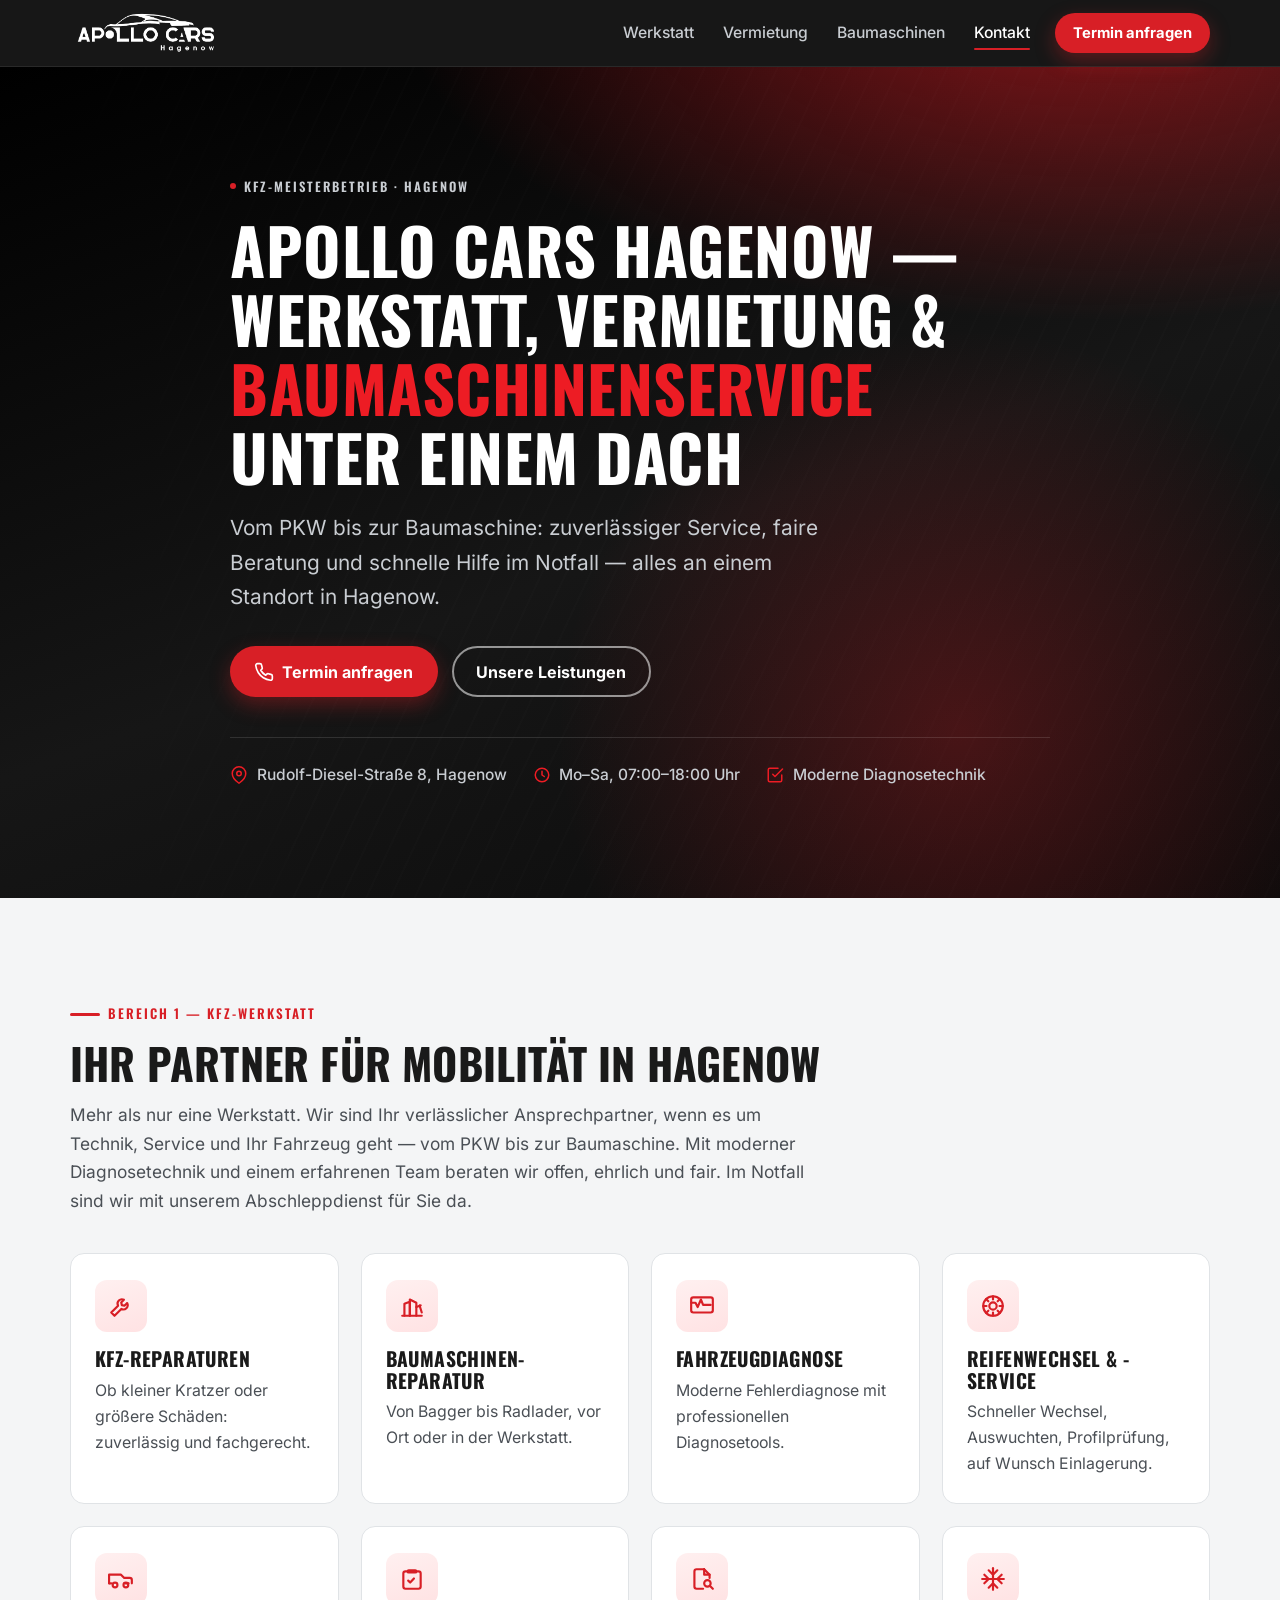
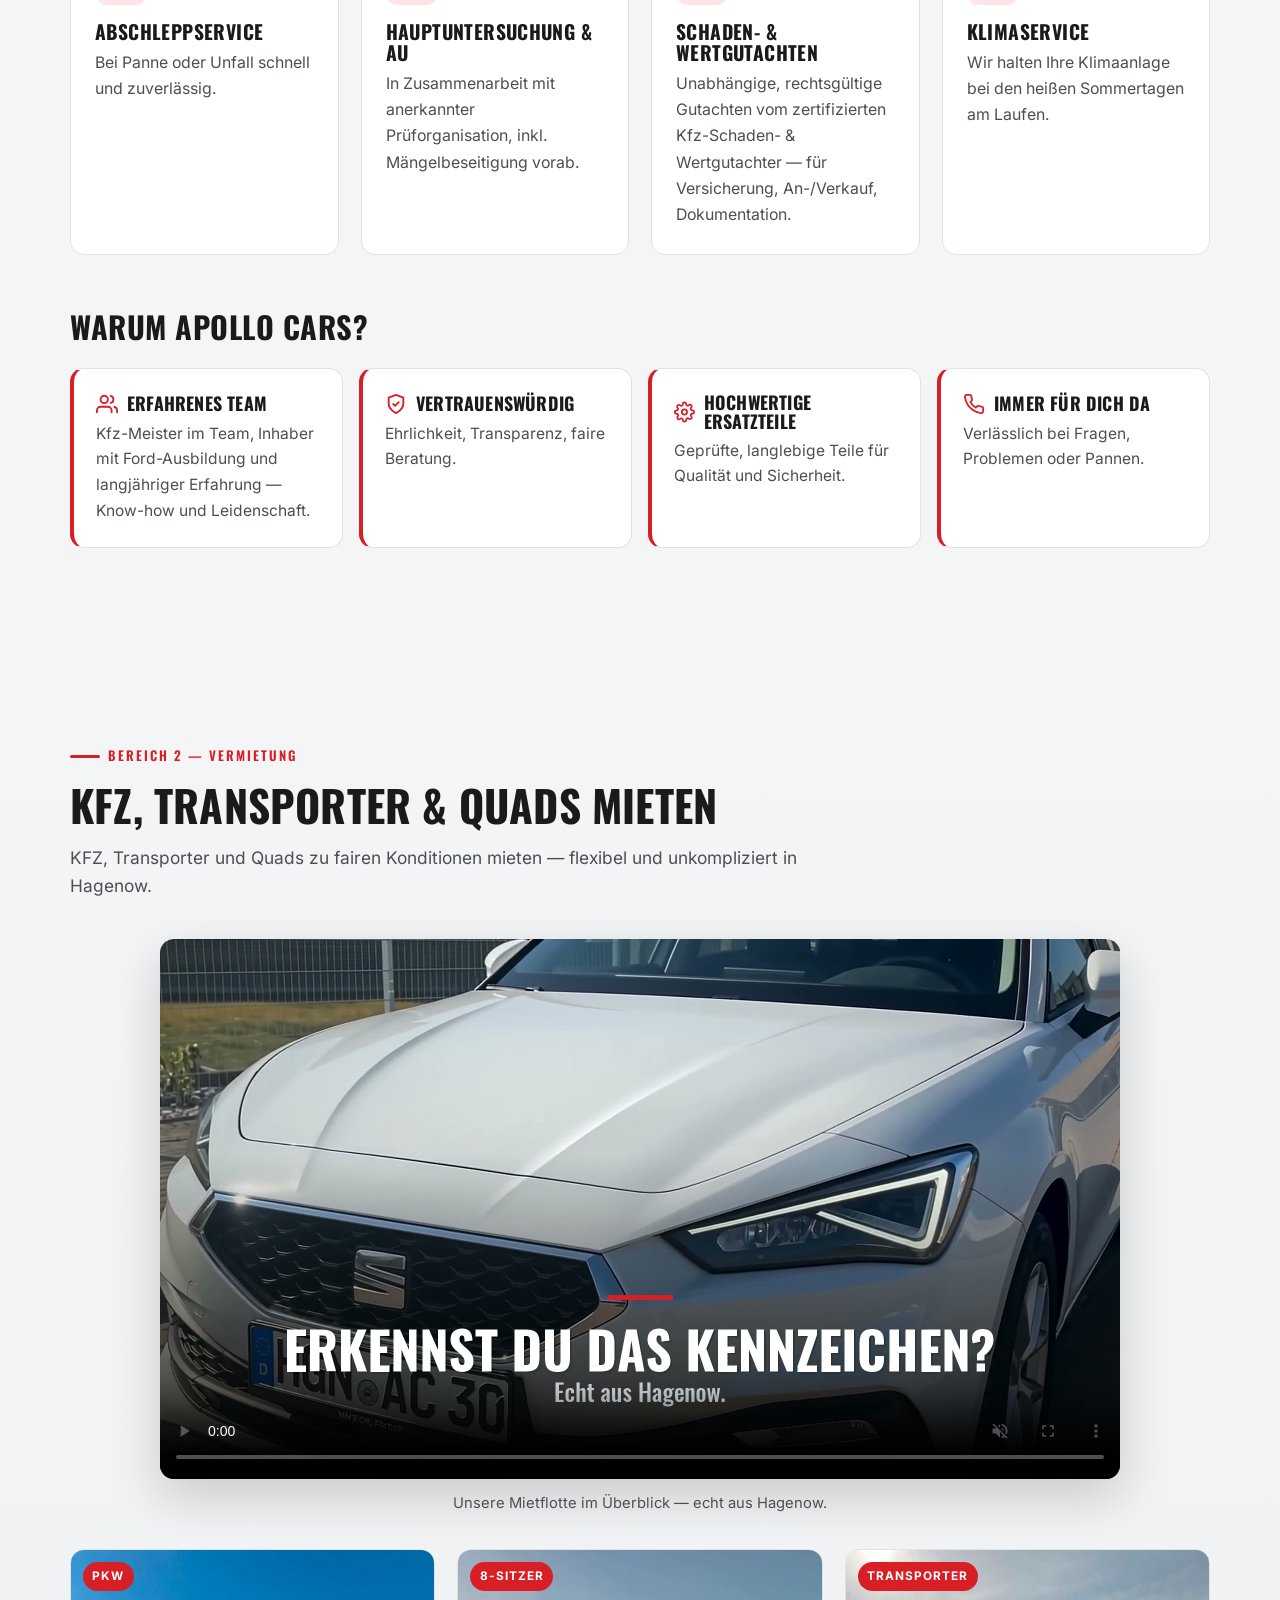
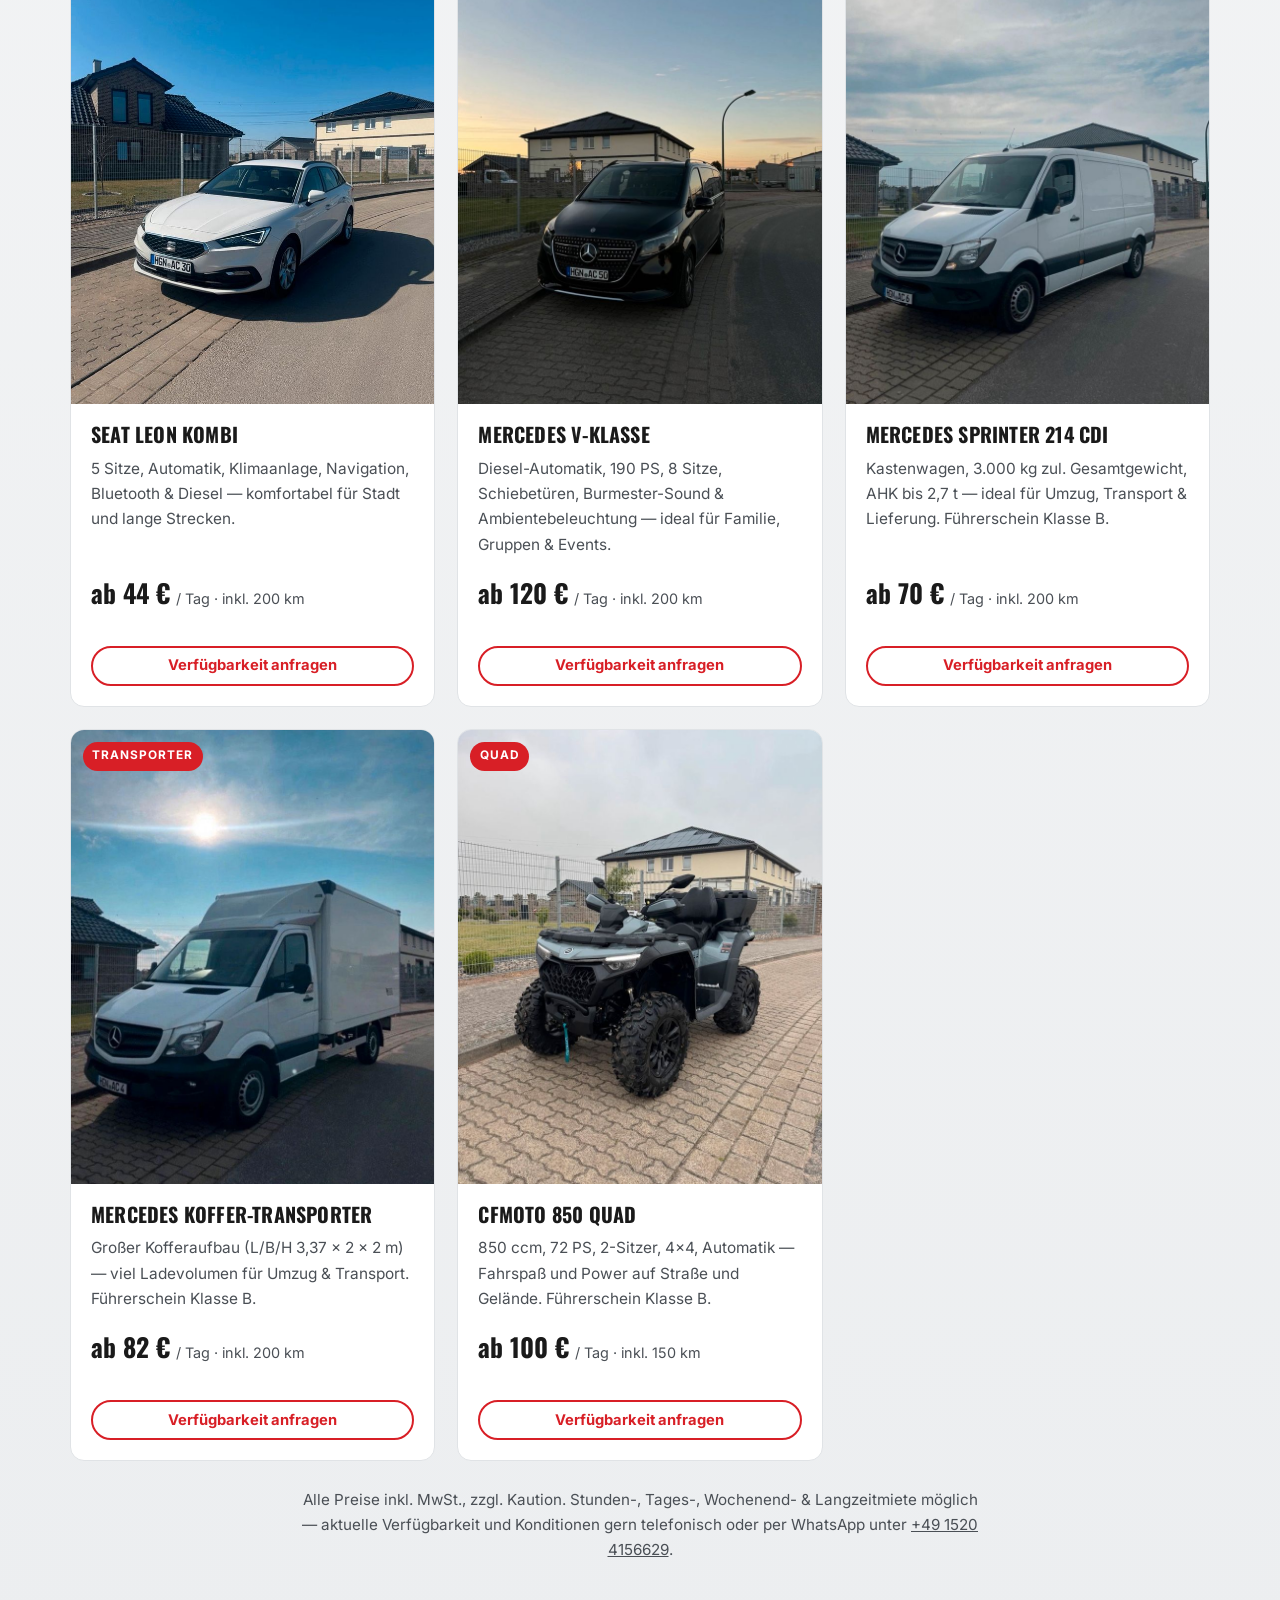
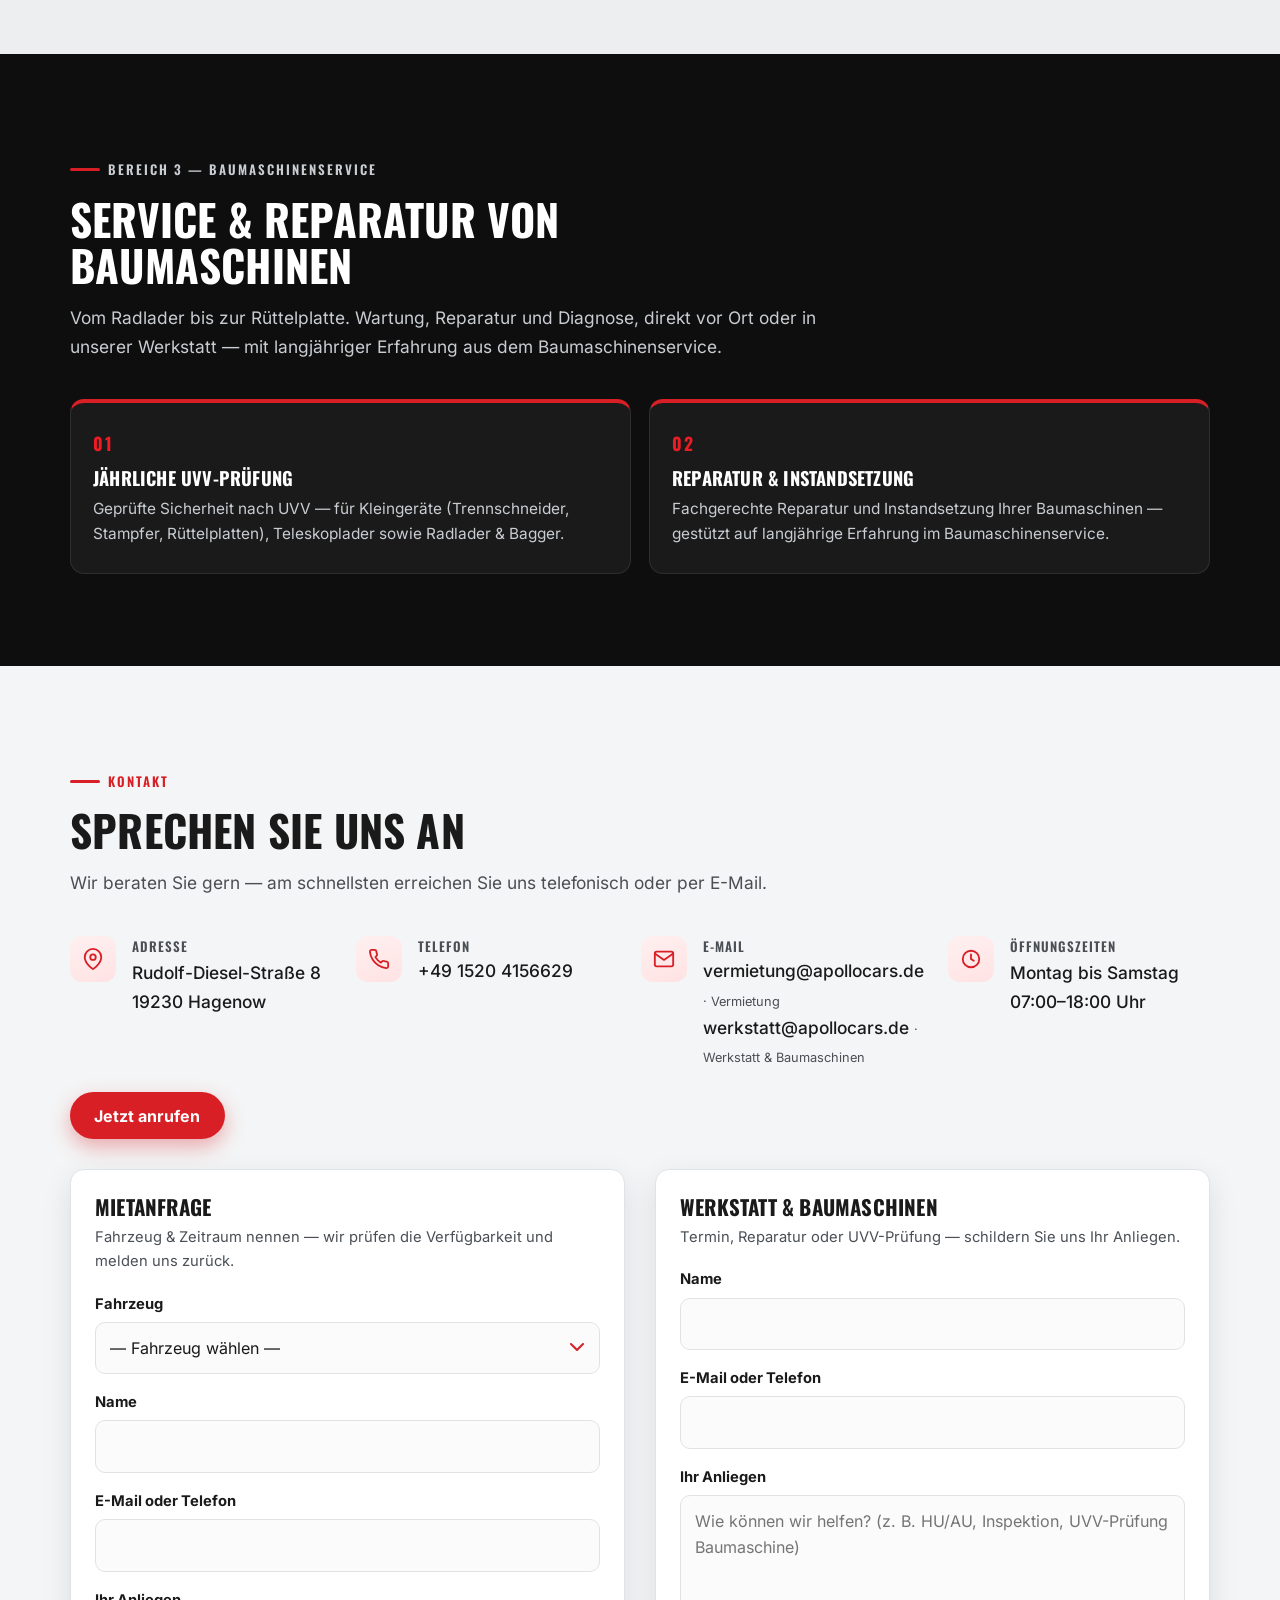
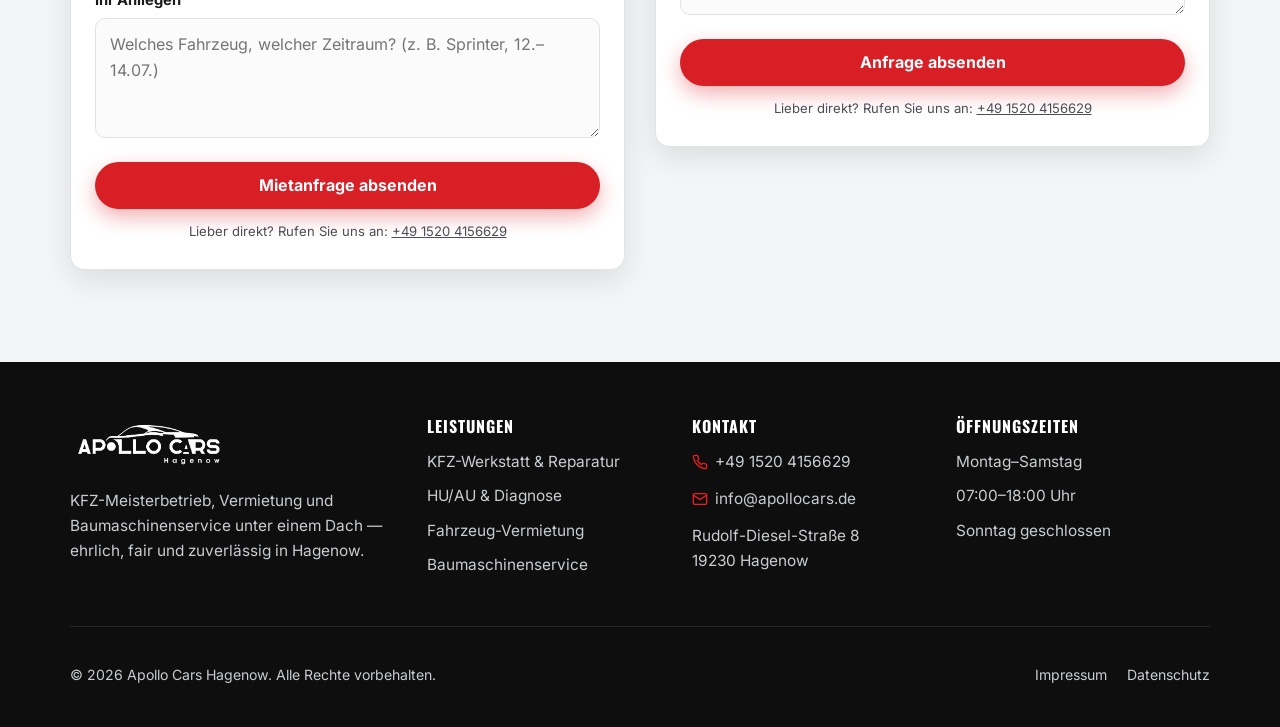
==== Website/index.html @ 968f5b2f "Move public site into Website/ and remove legal placeholders Keeps the customer folder clear (site v" ====
<!DOCTYPE html>
<html lang="de">
<head>
  <meta charset="UTF-8">
  <meta name="viewport" content="width=device-width, initial-scale=1">
  <title>Apollo Cars Hagenow — KFZ-Werkstatt, Vermietung & Baumaschinenservice</title>
  <meta name="description" content="Apollo Cars Hagenow: KFZ-Meisterbetrieb, Fahrzeug-, Transporter- & Quad-Vermietung sowie Baumaschinenservice unter einem Dach. Reparatur, HU/AU, Diagnose, Reifenservice, Abschleppdienst in Hagenow.">
  <meta name="theme-color" content="#0E0E0E">
  <link rel="canonical" href="https://www.apollocars.de/">

  <!-- Open Graph / Social -->
  <meta property="og:type" content="website">
  <meta property="og:locale" content="de_DE">
  <meta property="og:site_name" content="Apollo Cars Hagenow">
  <meta property="og:title" content="Apollo Cars Hagenow — Werkstatt, Vermietung & Baumaschinenservice">
  <meta property="og:description" content="KFZ-Meisterbetrieb, Vermietung und Baumaschinenservice unter einem Dach in Hagenow. Ehrlich, fair und zuverlässig.">
  <meta property="og:url" content="https://www.apollocars.de/">
  <meta property="og:image" content="https://www.apollocars.de/assets/img/logo-full.jpg">
  <meta name="twitter:card" content="summary_large_image">

  <!-- Favicons -->
  <link rel="icon" type="image/png" href="assets/img/favicon.png">
  <link rel="apple-touch-icon" href="assets/img/apple-touch-icon.png">

  <link rel="stylesheet" href="assets/css/style.css">

  <!-- Lokale SEO: LocalBusiness -->
  <script type="application/ld+json">
  {
    "@context": "https://schema.org",
    "@type": "AutoRepair",
    "name": "Apollo Cars Hagenow",
    "image": "https://www.apollocars.de/assets/img/logo-full.jpg",
    "url": "https://www.apollocars.de/",
    "telephone": "+4915204156629",
    "email": "info@apollocars.de",
    "address": {
      "@type": "PostalAddress",
      "streetAddress": "Rudolf-Diesel-Straße 8",
      "postalCode": "19230",
      "addressLocality": "Hagenow",
      "addressCountry": "DE"
    },
    "areaServed": "Hagenow und Umgebung",
    "openingHoursSpecification": [{
      "@type": "OpeningHoursSpecification",
      "dayOfWeek": ["Monday","Tuesday","Wednesday","Thursday","Friday","Saturday"],
      "opens": "07:00",
      "closes": "18:00"
    }],
    "makesOffer": [
      {"@type":"Offer","itemOffered":{"@type":"Service","name":"KFZ-Reparatur & Wartung"}},
      {"@type":"Offer","itemOffered":{"@type":"Service","name":"Hauptuntersuchung & Abgasuntersuchung"}},
      {"@type":"Offer","itemOffered":{"@type":"Service","name":"Fahrzeug-, Transporter- & Quad-Vermietung"}},
      {"@type":"Offer","itemOffered":{"@type":"Service","name":"Baumaschinenservice & -reparatur"}}
    ]
  }
  </script>
</head>
<body>

<a class="sr-only" href="#hauptinhalt">Zum Inhalt springen</a>

<!-- ====================== HEADER ====================== -->
<header class="site-header">
  <div class="container header-inner">
    <a class="brand" href="#top" aria-label="Apollo Cars Hagenow — Startseite">
      <img src="assets/img/logo-header.png" alt="Apollo Cars Hagenow" width="600" height="200">
    </a>

    <button class="nav-toggle" id="navToggle" aria-expanded="false" aria-controls="primaryNav" aria-label="Menü öffnen">
      <span></span><span></span><span></span>
    </button>

    <nav class="nav" id="primaryNav" aria-label="Hauptnavigation">
      <ul class="nav-list">
        <li><a class="nav-link" href="#werkstatt">Werkstatt</a></li>
        <li><a class="nav-link" href="#vermietung">Vermietung</a></li>
        <li><a class="nav-link" href="#baumaschinen">Baumaschinen</a></li>
        <li><a class="nav-link" href="#kontakt">Kontakt</a></li>
        <li><a class="btn btn--primary btn--sm nav-cta" href="tel:+4915204156629">Termin anfragen</a></li>
      </ul>
    </nav>
  </div>
</header>

<main id="hauptinhalt">

<!-- ====================== HERO ====================== -->
<section class="hero" id="top">
  <div class="container hero-inner">
    <p class="hero-kicker"><span class="dot"></span> KFZ-Meisterbetrieb · Hagenow</p>
    <h1>Apollo Cars Hagenow — Werkstatt, Vermietung &amp; <span class="accent">Baumaschinenservice</span> unter einem Dach</h1>
    <p class="hero-sub">Vom PKW bis zur Baumaschine: zuverlässiger Service, faire Beratung und schnelle Hilfe im Notfall — alles an einem Standort in Hagenow.</p>
    <div class="hero-actions">
      <a class="btn btn--primary" href="tel:+4915204156629">
        <svg width="20" height="20" viewBox="0 0 24 24" fill="none" stroke="currentColor" stroke-width="2" stroke-linecap="round" stroke-linejoin="round" aria-hidden="true"><path d="M22 16.92v3a2 2 0 0 1-2.18 2 19.79 19.79 0 0 1-8.63-3.07 19.5 19.5 0 0 1-6-6 19.79 19.79 0 0 1-3.07-8.67A2 2 0 0 1 4.11 2h3a2 2 0 0 1 2 1.72c.13.96.36 1.9.7 2.81a2 2 0 0 1-.45 2.11L8.09 9.91a16 16 0 0 0 6 6l1.27-1.27a2 2 0 0 1 2.11-.45c.91.34 1.85.57 2.81.7A2 2 0 0 1 22 16.92z"/></svg>
        Termin anfragen
      </a>
      <a class="btn btn--outline" href="#leistungen">Unsere Leistungen</a>
    </div>
    <ul class="hero-strip">
      <li><svg width="18" height="18" viewBox="0 0 24 24" fill="none" stroke="currentColor" stroke-width="2" stroke-linecap="round" stroke-linejoin="round" aria-hidden="true"><path d="M21 10c0 7-9 13-9 13s-9-6-9-13a9 9 0 0 1 18 0z"/><circle cx="12" cy="10" r="3"/></svg> Rudolf-Diesel-Straße 8, Hagenow</li>
      <li><svg width="18" height="18" viewBox="0 0 24 24" fill="none" stroke="currentColor" stroke-width="2" stroke-linecap="round" stroke-linejoin="round" aria-hidden="true"><circle cx="12" cy="12" r="9"/><path d="M12 7v5l3 2"/></svg> Mo–Sa, 07:00–18:00 Uhr</li>
      <li><svg width="18" height="18" viewBox="0 0 24 24" fill="none" stroke="currentColor" stroke-width="2" stroke-linecap="round" stroke-linejoin="round" aria-hidden="true"><path d="M9 11l3 3L22 4"/><path d="M21 12v7a2 2 0 0 1-2 2H5a2 2 0 0 1-2-2V5a2 2 0 0 1 2-2h11"/></svg> Moderne Diagnosetechnik</li>
    </ul>
  </div>
</section>

<!-- ====================== SEKTION 1: WERKSTATT ====================== -->
<section class="section section--light" id="werkstatt">
  <div class="container">
    <div class="section-head">
      <p class="kicker">Bereich 1 — KFZ-Werkstatt</p>
      <h2 class="section-title">Ihr Partner für Mobilität in Hagenow</h2>
      <p class="section-intro">Mehr als nur eine Werkstatt. Wir sind Ihr verlässlicher Ansprechpartner, wenn es um Technik, Service und Ihr Fahrzeug geht — vom PKW bis zur Baumaschine. Mit moderner Diagnosetechnik und einem erfahrenen Team beraten wir offen, ehrlich und fair. Im Notfall sind wir mit unserem Abschleppdienst für Sie da.</p>
    </div>

    <div id="leistungen" class="grid grid--services">

      <article class="card">
        <span class="card-icon"><svg viewBox="0 0 24 24" fill="none" stroke="currentColor" stroke-width="2" stroke-linecap="round" stroke-linejoin="round" aria-hidden="true"><path d="M14.7 6.3a4 4 0 0 0-5.4 5.4L3 18l3 3 6.3-6.3a4 4 0 0 0 5.4-5.4l-2.5 2.5-2.4-.6-.6-2.4 2.5-2.5z"/></svg></span>
        <h3 class="card-title">Kfz-Reparaturen</h3>
        <p class="card-text">Ob kleiner Kratzer oder größere Schäden: zuverlässig und fachgerecht.</p>
      </article>

      <article class="card">
        <span class="card-icon"><svg viewBox="0 0 24 24" fill="none" stroke="currentColor" stroke-width="2" stroke-linecap="round" stroke-linejoin="round" aria-hidden="true"><path d="M3 21h18"/><path d="M5 21V10l5-2v13"/><path d="M10 21V6l6 3v12"/><path d="M16 13l4-1.5"/><path d="M19 11.5 21 18"/></svg></span>
        <h3 class="card-title">Baumaschinen-Reparatur</h3>
        <p class="card-text">Von Bagger bis Radlader, vor Ort oder in der Werkstatt.</p>
      </article>

      <article class="card">
        <span class="card-icon"><svg viewBox="0 0 24 24" fill="none" stroke="currentColor" stroke-width="2" stroke-linecap="round" stroke-linejoin="round" aria-hidden="true"><rect x="2" y="4" width="20" height="14" rx="2"/><path d="M2 9h4l2 4 3-7 2 5h7"/></svg></span>
        <h3 class="card-title">Fahrzeugdiagnose</h3>
        <p class="card-text">Moderne Fehlerdiagnose mit professionellen Diagnosetools.</p>
      </article>

      <article class="card">
        <span class="card-icon"><svg viewBox="0 0 24 24" fill="none" stroke="currentColor" stroke-width="2" stroke-linecap="round" stroke-linejoin="round" aria-hidden="true"><circle cx="12" cy="12" r="9"/><circle cx="12" cy="12" r="3.4"/><path d="M12 3v3M12 18v3M3 12h3M18 12h3M5.6 5.6l2.1 2.1M16.3 16.3l2.1 2.1M18.4 5.6l-2.1 2.1M7.7 16.3l-2.1 2.1"/></svg></span>
        <h3 class="card-title">Reifenwechsel &amp; -service</h3>
        <p class="card-text">Schneller Wechsel, Auswuchten, Profilprüfung, auf Wunsch Einlagerung.</p>
      </article>

      <article class="card">
        <span class="card-icon"><svg viewBox="0 0 24 24" fill="none" stroke="currentColor" stroke-width="2" stroke-linecap="round" stroke-linejoin="round" aria-hidden="true"><path d="M1 16V8h11l3 3h5a2 2 0 0 1 2 2v3"/><path d="M1 16h2"/><path d="M16 16h3"/><circle cx="6.5" cy="17.5" r="2.2"/><circle cx="16.5" cy="17.5" r="2.2"/></svg></span>
        <h3 class="card-title">Abschleppservice</h3>
        <p class="card-text">Bei Panne oder Unfall schnell und zuverlässig.</p>
      </article>

      <article class="card">
        <span class="card-icon"><svg viewBox="0 0 24 24" fill="none" stroke="currentColor" stroke-width="2" stroke-linecap="round" stroke-linejoin="round" aria-hidden="true"><path d="M9 4h6a1 1 0 0 1 1 1v0a1 1 0 0 1-1 1H9a1 1 0 0 1-1-1v0a1 1 0 0 1 1-1z"/><path d="M16 5h2a2 2 0 0 1 2 2v12a2 2 0 0 1-2 2H6a2 2 0 0 1-2-2V7a2 2 0 0 1 2-2h2"/><path d="m8.5 13.5 1.8 1.8 3.5-3.8"/></svg></span>
        <h3 class="card-title">Hauptuntersuchung &amp; AU</h3>
        <p class="card-text">In Zusammenarbeit mit anerkannter Prüforganisation, inkl. Mängelbeseitigung vorab.</p>
      </article>

      <article class="card">
        <span class="card-icon"><svg viewBox="0 0 24 24" fill="none" stroke="currentColor" stroke-width="2" stroke-linecap="round" stroke-linejoin="round" aria-hidden="true"><path d="M14 3H7a2 2 0 0 0-2 2v14a2 2 0 0 0 2 2h6"/><path d="M14 3l5 5v3"/><path d="M14 3v5h5"/><circle cx="17" cy="16" r="3"/><path d="m22 21-2.1-2.1"/></svg></span>
        <h3 class="card-title">Schaden- &amp; Wertgutachten</h3>
        <p class="card-text">Unabhängige, rechtsgültige Gutachten vom zertifizierten Kfz-Schaden- &amp; Wertgutachter — für Versicherung, An-/Verkauf, Dokumentation.</p>
      </article>

      <article class="card">
        <span class="card-icon"><svg viewBox="0 0 24 24" fill="none" stroke="currentColor" stroke-width="2" stroke-linecap="round" stroke-linejoin="round" aria-hidden="true"><line x1="2" x2="22" y1="12" y2="12"/><line x1="12" x2="12" y1="2" y2="22"/><path d="m20 16-4-4 4-4"/><path d="m4 8 4 4-4 4"/><path d="m16 4-4 4-4-4"/><path d="m8 20 4-4 4 4"/></svg></span>
        <h3 class="card-title">Klimaservice</h3>
        <p class="card-text">Wir halten Ihre Klimaanlage bei den heißen Sommertagen am Laufen.</p>
      </article>

    </div>

    <!-- Warum wir? -->
    <h3 class="subhead">Warum Apollo Cars?</h3>
    <div class="feature-grid">
      <div class="feature">
        <h3><svg viewBox="0 0 24 24" fill="none" stroke="currentColor" stroke-width="2" stroke-linecap="round" stroke-linejoin="round" aria-hidden="true"><path d="M17 21v-2a4 4 0 0 0-4-4H5a4 4 0 0 0-4 4v2"/><circle cx="9" cy="7" r="4"/><path d="M23 21v-2a4 4 0 0 0-3-3.87"/><path d="M16 3.13a4 4 0 0 1 0 7.75"/></svg>Erfahrenes Team</h3>
        <p>Kfz-Meister im Team, Inhaber mit Ford-Ausbildung und langjähriger Erfahrung — Know-how und Leidenschaft.</p>
      </div>
      <div class="feature">
        <h3><svg viewBox="0 0 24 24" fill="none" stroke="currentColor" stroke-width="2" stroke-linecap="round" stroke-linejoin="round" aria-hidden="true"><path d="M12 22s8-4 8-10V5l-8-3-8 3v7c0 6 8 10 8 10z"/><path d="m9 12 2 2 4-4"/></svg>Vertrauenswürdig</h3>
        <p>Ehrlichkeit, Transparenz, faire Beratung.</p>
      </div>
      <div class="feature">
        <h3><svg viewBox="0 0 24 24" fill="none" stroke="currentColor" stroke-width="2" stroke-linecap="round" stroke-linejoin="round" aria-hidden="true"><circle cx="12" cy="12" r="3"/><path d="M19.4 15a1.65 1.65 0 0 0 .33 1.82l.06.06a2 2 0 1 1-2.83 2.83l-.06-.06a1.65 1.65 0 0 0-1.82-.33 1.65 1.65 0 0 0-1 1.51V21a2 2 0 0 1-4 0v-.09a1.65 1.65 0 0 0-1-1.51 1.65 1.65 0 0 0-1.82.33l-.06.06a2 2 0 1 1-2.83-2.83l.06-.06a1.65 1.65 0 0 0 .33-1.82 1.65 1.65 0 0 0-1.51-1H3a2 2 0 0 1 0-4h.09a1.65 1.65 0 0 0 1.51-1 1.65 1.65 0 0 0-.33-1.82l-.06-.06a2 2 0 1 1 2.83-2.83l.06.06a1.65 1.65 0 0 0 1.82.33H9a1.65 1.65 0 0 0 1-1.51V3a2 2 0 0 1 4 0v.09a1.65 1.65 0 0 0 1 1.51 1.65 1.65 0 0 0 1.82-.33l.06-.06a2 2 0 1 1 2.83 2.83l-.06.06a1.65 1.65 0 0 0-.33 1.82V9a1.65 1.65 0 0 0 1.51 1H21a2 2 0 0 1 0 4h-.09a1.65 1.65 0 0 0-1.51 1z"/></svg>Hochwertige Ersatzteile</h3>
        <p>Geprüfte, langlebige Teile für Qualität und Sicherheit.</p>
      </div>
      <div class="feature">
        <h3><svg viewBox="0 0 24 24" fill="none" stroke="currentColor" stroke-width="2" stroke-linecap="round" stroke-linejoin="round" aria-hidden="true"><path d="M22 16.92v3a2 2 0 0 1-2.18 2 19.79 19.79 0 0 1-8.63-3.07 19.5 19.5 0 0 1-6-6A19.79 19.79 0 0 1 2.12 4.18 2 2 0 0 1 4.11 2h3a2 2 0 0 1 2 1.72c.13.96.36 1.9.7 2.81a2 2 0 0 1-.45 2.11L8.09 9.91a16 16 0 0 0 6 6l1.27-1.27a2 2 0 0 1 2.11-.45c.91.34 1.85.57 2.81.7A2 2 0 0 1 22 16.92z"/></svg>Immer für dich da</h3>
        <p>Verlässlich bei Fragen, Problemen oder Pannen.</p>
      </div>
    </div>
  </div>
</section>

<!-- ====================== SEKTION 2: VERMIETUNG ====================== -->
<section class="section section--alt" id="vermietung">
  <div class="container">
    <div class="section-head">
      <p class="kicker">Bereich 2 — Vermietung</p>
      <h2 class="section-title">KFZ, Transporter &amp; Quads mieten</h2>
      <p class="section-intro">KFZ, Transporter und Quads zu fairen Konditionen mieten — flexibel und unkompliziert in Hagenow.</p>
    </div>

    <figure class="rent-video">
      <video class="rent-video__player"
             poster="assets/img/vermietung/werbefilm-poster.jpg"
             autoplay muted loop playsinline preload="metadata" controls
             aria-label="Werbefilm: Mietfahrzeuge von Apollo Cars Hagenow">
        <source src="assets/video/vermietung-werbefilm.mp4" type="video/mp4">
        Ihr Browser kann dieses Video nicht abspielen.
        <a href="assets/video/vermietung-werbefilm.mp4">Film ansehen</a>.
      </video>
      <figcaption class="rent-video__cap">Unsere Mietflotte im Überblick — echt aus Hagenow.</figcaption>
    </figure>

    <div class="rent-grid">

      <article class="rent-card">
        <div class="rent-media">
          <span class="rent-badge">PKW</span>
          <img src="assets/img/vermietung/Standardbilder/seat-leon-kombi.jpg" alt="Seat Leon Kombi – Mietwagen bei Apollo Cars Hagenow" width="725" height="960" loading="lazy">
        </div>
        <div class="rent-body">
          <h3 class="rent-title">Seat Leon Kombi</h3>
          <p class="rent-desc">5 Sitze, Automatik, Klimaanlage, Navigation, Bluetooth &amp; Diesel — komfortabel für Stadt und lange Strecken.</p>
          <p class="price"><b>ab 44 €</b><span>/ Tag · inkl. 200 km</span></p>
          <a class="btn btn--ghost btn--block btn--sm" href="#mietanfrage" data-fahrzeug="Seat Leon Kombi">Verfügbarkeit anfragen</a>
        </div>
      </article>

      <article class="rent-card">
        <div class="rent-media">
          <span class="rent-badge">8-Sitzer</span>
          <img src="assets/img/vermietung/Standardbilder/mercedes-v-klasse.jpg" alt="Mercedes-Benz V-Klasse, 8-Sitzer – Mietfahrzeug bei Apollo Cars Hagenow" width="734" height="960" loading="lazy">
        </div>
        <div class="rent-body">
          <h3 class="rent-title">Mercedes V-Klasse</h3>
          <p class="rent-desc">Diesel-Automatik, 190 PS, 8 Sitze, Schiebetüren, Burmester-Sound &amp; Ambientebeleuchtung — ideal für Familie, Gruppen &amp; Events.</p>
          <p class="price"><b>ab 120 €</b><span>/ Tag · inkl. 200 km</span></p>
          <a class="btn btn--ghost btn--block btn--sm" href="#mietanfrage" data-fahrzeug="Mercedes V-Klasse">Verfügbarkeit anfragen</a>
        </div>
      </article>

      <article class="rent-card">
        <div class="rent-media">
          <span class="rent-badge">Transporter</span>
          <img src="assets/img/vermietung/Standardbilder/mercedes-sprinter.jpg" alt="Mercedes Sprinter 214 CDI, Kastenwagen – Transporter mieten bei Apollo Cars Hagenow" width="732" height="960" loading="lazy">
        </div>
        <div class="rent-body">
          <h3 class="rent-title">Mercedes Sprinter 214 CDI</h3>
          <p class="rent-desc">Kastenwagen, 3.000 kg zul. Gesamtgewicht, AHK bis 2,7 t — ideal für Umzug, Transport &amp; Lieferung. Führerschein Klasse B.</p>
          <p class="price"><b>ab 70 €</b><span>/ Tag · inkl. 200 km</span></p>
          <a class="btn btn--ghost btn--block btn--sm" href="#mietanfrage" data-fahrzeug="Mercedes Sprinter 214 CDI">Verfügbarkeit anfragen</a>
        </div>
      </article>

      <article class="rent-card">
        <div class="rent-media">
          <span class="rent-badge">Transporter</span>
          <img src="assets/img/vermietung/Standardbilder/mercedes-transporter-koffer.jpg" alt="Mercedes Koffer-Transporter, 3,37 m Laderaum – Transporter mieten bei Apollo Cars Hagenow" width="759" height="960" loading="lazy">
        </div>
        <div class="rent-body">
          <h3 class="rent-title">Mercedes Koffer-Transporter</h3>
          <p class="rent-desc">Großer Kofferaufbau (L/B/H 3,37 × 2 × 2 m) — viel Ladevolumen für Umzug &amp; Transport. Führerschein Klasse B.</p>
          <p class="price"><b>ab 82 €</b><span>/ Tag · inkl. 200 km</span></p>
          <a class="btn btn--ghost btn--block btn--sm" href="#mietanfrage" data-fahrzeug="Mercedes Koffer-Transporter">Verfügbarkeit anfragen</a>
        </div>
      </article>

      <article class="rent-card">
        <div class="rent-media">
          <span class="rent-badge">Quad</span>
          <img src="assets/img/vermietung/Standardbilder/cfmoto-850-quad.jpg" alt="CFMoto 850 Quad, 4x4 – Quad mieten bei Apollo Cars Hagenow" width="739" height="960" loading="lazy">
        </div>
        <div class="rent-body">
          <h3 class="rent-title">CFMoto 850 Quad</h3>
          <p class="rent-desc">850 ccm, 72 PS, 2-Sitzer, 4x4, Automatik — Fahrspaß und Power auf Straße und Gelände. Führerschein Klasse B.</p>
          <p class="price"><b>ab 100 €</b><span>/ Tag · inkl. 150 km</span></p>
          <a class="btn btn--ghost btn--block btn--sm" href="#mietanfrage" data-fahrzeug="CFMoto 850 Quad">Verfügbarkeit anfragen</a>
        </div>
      </article>

    </div>
    <p class="rent-note">Alle Preise inkl. MwSt., zzgl. Kaution. Stunden-, Tages-, Wochenend- &amp; Langzeitmiete möglich — aktuelle Verfügbarkeit und Konditionen gern telefonisch oder per WhatsApp unter <a href="tel:+4915204156629">+49 1520 4156629</a>.</p>
  </div>
</section>

<!-- ====================== SEKTION 3: BAUMASCHINENSERVICE ====================== -->
<section class="section section--dark" id="baumaschinen">
  <div class="container">
    <div class="section-head">
      <p class="kicker">Bereich 3 — Baumaschinenservice</p>
      <h2 class="section-title">Service &amp; Reparatur von Baumaschinen</h2>
      <p class="section-intro">Vom Radlader bis zur Rüttelplatte. Wartung, Reparatur und Diagnose, direkt vor Ort oder in unserer Werkstatt — mit langjähriger Erfahrung aus dem Baumaschinenservice.</p>
    </div>

    <div class="machine-grid">
      <article class="machine-card">
        <div class="num">01</div>
        <h3>Jährliche UVV-Prüfung</h3>
        <p>Geprüfte Sicherheit nach UVV — für Kleingeräte (Trennschneider, Stampfer, Rüttelplatten), Teleskoplader sowie Radlader &amp; Bagger.</p>
      </article>
      <article class="machine-card">
        <div class="num">02</div>
        <h3>Reparatur &amp; Instandsetzung</h3>
        <p>Fachgerechte Reparatur und Instandsetzung Ihrer Baumaschinen — gestützt auf langjährige Erfahrung im Baumaschinenservice.</p>
      </article>
    </div>
  </div>
</section>

<!-- ====================== KONTAKT ====================== -->
<section class="section section--light" id="kontakt">
  <div class="container">
    <div class="section-head">
      <p class="kicker">Kontakt</p>
      <h2 class="section-title">Sprechen Sie uns an</h2>
      <p class="section-intro">Wir beraten Sie gern — am schnellsten erreichen Sie uns telefonisch oder per E-Mail.</p>
    </div>

    <!-- Kontaktdaten als Zeile über den Formularen -->
    <div class="contact-bar">
      <div class="contact-list">
        <div class="contact-item">
          <span class="ic"><svg viewBox="0 0 24 24" fill="none" stroke="currentColor" stroke-width="2" stroke-linecap="round" stroke-linejoin="round" aria-hidden="true"><path d="M21 10c0 7-9 13-9 13s-9-6-9-13a9 9 0 0 1 18 0z"/><circle cx="12" cy="10" r="3"/></svg></span>
          <div><div class="lbl">Adresse</div><p>Rudolf-Diesel-Straße 8<br>19230 Hagenow</p></div>
        </div>
        <div class="contact-item">
          <span class="ic"><svg viewBox="0 0 24 24" fill="none" stroke="currentColor" stroke-width="2" stroke-linecap="round" stroke-linejoin="round" aria-hidden="true"><path d="M22 16.92v3a2 2 0 0 1-2.18 2 19.79 19.79 0 0 1-8.63-3.07 19.5 19.5 0 0 1-6-6A19.79 19.79 0 0 1 2.12 4.18 2 2 0 0 1 4.11 2h3a2 2 0 0 1 2 1.72c.13.96.36 1.9.7 2.81a2 2 0 0 1-.45 2.11L8.09 9.91a16 16 0 0 0 6 6l1.27-1.27a2 2 0 0 1 2.11-.45c.91.34 1.85.57 2.81.7A2 2 0 0 1 22 16.92z"/></svg></span>
          <div><div class="lbl">Telefon</div><a href="tel:+4915204156629">+49 1520 4156629</a></div>
        </div>
        <div class="contact-item">
          <span class="ic"><svg viewBox="0 0 24 24" fill="none" stroke="currentColor" stroke-width="2" stroke-linecap="round" stroke-linejoin="round" aria-hidden="true"><rect x="2" y="4" width="20" height="16" rx="2"/><path d="m22 6-10 7L2 6"/></svg></span>
          <div>
            <div class="lbl">E-Mail</div>
            <a href="mailto:vermietung@apollocars.de">vermietung@apollocars.de</a> <small class="contact-sub">· Vermietung</small><br>
            <a href="mailto:werkstatt@apollocars.de">werkstatt@apollocars.de</a> <small class="contact-sub">· Werkstatt &amp; Baumaschinen</small>
          </div>
        </div>
        <div class="contact-item">
          <span class="ic"><svg viewBox="0 0 24 24" fill="none" stroke="currentColor" stroke-width="2" stroke-linecap="round" stroke-linejoin="round" aria-hidden="true"><circle cx="12" cy="12" r="9"/><path d="M12 7v5l3 2"/></svg></span>
          <div><div class="lbl">Öffnungszeiten</div><p>Montag bis Samstag<br>07:00–18:00 Uhr</p></div>
        </div>
      </div>
      <div class="contact-actions">
        <a class="btn btn--primary" href="tel:+4915204156629">Jetzt anrufen</a>
      </div>
    </div>

    <!-- Zwei getrennte Formulare: Vermietung → vermietung@apollocars.de,
         Werkstatt & Baumaschinen → werkstatt@apollocars.de. Versand über FormSubmit.co
         (kostenlos, kein Backend). Aktivierung: pro Adresse löst die erste echte
         Absendung eine einmalige Bestätigungs-Mail aus — beide einmal bestätigen,
         dann läuft alles automatisch. -->
    <div class="contact-forms">

      <!-- Formular 1 — Vermietung -->
      <form class="contact-form anchor" id="mietanfrage" action="https://formsubmit.co/vermietung@apollocars.de" method="POST">
        <h3>Mietanfrage</h3>
        <p class="form-note">Fahrzeug &amp; Zeitraum nennen — wir prüfen die Verfügbarkeit und melden uns zurück.</p>
        <!-- FormSubmit-Einstellungen (unsichtbar) -->
        <input type="hidden" name="_subject" value="Mietanfrage über apollocars.de">
        <input type="hidden" name="_template" value="table">
        <input type="hidden" name="_captcha" value="false">
        <input type="hidden" name="_next" value="https://www.apollocars.de/danke.html">
        <!-- Honeypot gegen Spam-Bots: für Menschen unsichtbar, bitte leer lassen -->
        <input type="text" name="_honey" tabindex="-1" autocomplete="off" aria-hidden="true" style="position:absolute;left:-9999px">
        <div class="field">
          <label for="cf-v-fahrzeug">Fahrzeug</label>
          <select id="cf-v-fahrzeug" name="Fahrzeug" required>
            <option value="" disabled selected>— Fahrzeug wählen —</option>
            <option value="Seat Leon Kombi">Seat Leon Kombi</option>
            <option value="Mercedes V-Klasse">Mercedes V-Klasse (8-Sitzer)</option>
            <option value="Mercedes Sprinter 214 CDI">Mercedes Sprinter 214 CDI</option>
            <option value="Mercedes Koffer-Transporter">Mercedes Koffer-Transporter</option>
            <option value="CFMoto 850 Quad">CFMoto 850 Quad</option>
            <option value="Anderes / noch unklar">Anderes / noch unklar</option>
          </select>
        </div>
        <div class="field">
          <label for="cf-v-name">Name</label>
          <input type="text" id="cf-v-name" name="Name" autocomplete="name" required>
        </div>
        <div class="field">
          <label for="cf-v-mail">E-Mail oder Telefon</label>
          <input type="text" id="cf-v-mail" name="Kontakt" autocomplete="email" required>
        </div>
        <div class="field">
          <label for="cf-v-msg">Ihr Anliegen</label>
          <textarea id="cf-v-msg" name="Nachricht" placeholder="Welches Fahrzeug, welcher Zeitraum? (z. B. Sprinter, 12.–14.07.)" required></textarea>
        </div>
        <button type="submit" class="btn btn--primary btn--block">Mietanfrage absenden</button>
        <p class="form-hint">Lieber direkt? Rufen Sie uns an: <a href="tel:+4915204156629">+49 1520 4156629</a></p>
      </form>

      <!-- Formular 2 — Werkstatt & Baumaschinen -->
      <form class="contact-form" action="https://formsubmit.co/werkstatt@apollocars.de" method="POST">
        <h3>Werkstatt &amp; Baumaschinen</h3>
        <p class="form-note">Termin, Reparatur oder UVV-Prüfung — schildern Sie uns Ihr Anliegen.</p>
        <!-- FormSubmit-Einstellungen (unsichtbar) -->
        <input type="hidden" name="_subject" value="Werkstatt-/Baumaschinen-Anfrage über apollocars.de">
        <input type="hidden" name="_template" value="table">
        <input type="hidden" name="_captcha" value="false">
        <input type="hidden" name="_next" value="https://www.apollocars.de/danke.html">
        <!-- Honeypot gegen Spam-Bots: für Menschen unsichtbar, bitte leer lassen -->
        <input type="text" name="_honey" tabindex="-1" autocomplete="off" aria-hidden="true" style="position:absolute;left:-9999px">
        <div class="field">
          <label for="cf-w-name">Name</label>
          <input type="text" id="cf-w-name" name="Name" autocomplete="name" required>
        </div>
        <div class="field">
          <label for="cf-w-mail">E-Mail oder Telefon</label>
          <input type="text" id="cf-w-mail" name="Kontakt" autocomplete="email" required>
        </div>
        <div class="field">
          <label for="cf-w-msg">Ihr Anliegen</label>
          <textarea id="cf-w-msg" name="Nachricht" placeholder="Wie können wir helfen? (z. B. HU/AU, Inspektion, UVV-Prüfung Baumaschine)" required></textarea>
        </div>
        <button type="submit" class="btn btn--primary btn--block">Anfrage absenden</button>
        <p class="form-hint">Lieber direkt? Rufen Sie uns an: <a href="tel:+4915204156629">+49 1520 4156629</a></p>
      </form>

    </div>
  </div>
</section>

</main>

<!-- ====================== FOOTER ====================== -->
<footer class="footer">
  <div class="container">
    <div class="footer-grid">
      <div>
        <img class="f-logo" src="assets/img/logo-header.png" alt="Apollo Cars Hagenow" width="600" height="200">
        <p class="f-about">KFZ-Meisterbetrieb, Vermietung und Baumaschinenservice unter einem Dach — ehrlich, fair und zuverlässig in Hagenow.</p>
      </div>
      <div>
        <h4>Leistungen</h4>
        <ul>
          <li><a href="#werkstatt">KFZ-Werkstatt &amp; Reparatur</a></li>
          <li><a href="#werkstatt">HU/AU &amp; Diagnose</a></li>
          <li><a href="#vermietung">Fahrzeug-Vermietung</a></li>
          <li><a href="#baumaschinen">Baumaschinenservice</a></li>
        </ul>
      </div>
      <div class="f-contact">
        <h4>Kontakt</h4>
        <ul>
          <li><a href="tel:+4915204156629"><svg width="16" height="16" viewBox="0 0 24 24" fill="none" stroke="currentColor" stroke-width="2" stroke-linecap="round" stroke-linejoin="round" aria-hidden="true"><path d="M22 16.92v3a2 2 0 0 1-2.18 2 19.79 19.79 0 0 1-8.63-3.07 19.5 19.5 0 0 1-6-6A19.79 19.79 0 0 1 2.12 4.18 2 2 0 0 1 4.11 2h3a2 2 0 0 1 2 1.72c.13.96.36 1.9.7 2.81a2 2 0 0 1-.45 2.11L8.09 9.91a16 16 0 0 0 6 6l1.27-1.27a2 2 0 0 1 2.11-.45c.91.34 1.85.57 2.81.7A2 2 0 0 1 22 16.92z"/></svg>+49 1520 4156629</a></li>
          <li><a href="mailto:info@apollocars.de"><svg width="16" height="16" viewBox="0 0 24 24" fill="none" stroke="currentColor" stroke-width="2" stroke-linecap="round" stroke-linejoin="round" aria-hidden="true"><rect x="2" y="4" width="20" height="16" rx="2"/><path d="m22 6-10 7L2 6"/></svg>info@apollocars.de</a></li>
          <li>Rudolf-Diesel-Straße 8<br>19230 Hagenow</li>
        </ul>
      </div>
      <div>
        <h4>Öffnungszeiten</h4>
        <ul>
          <li>Montag–Samstag</li>
          <li>07:00–18:00 Uhr</li>
          <li>Sonntag geschlossen</li>
        </ul>
      </div>
    </div>
    <div class="footer-bottom">
      <p>&copy; <span id="year">2026</span> Apollo Cars Hagenow. Alle Rechte vorbehalten.</p>
      <nav aria-label="Rechtliches">
        <a href="impressum.html">Impressum</a>
        <a href="datenschutz.html">Datenschutz</a>
      </nav>
    </div>
  </div>
</footer>

<script src="assets/js/main.js"></script>
</body>
</html>
---- Website/assets/css/style.css ----
/* =========================================================================
   Apollo Cars Hagenow — Stylesheet
   Mobile-first. Farben & Typografie aus dem Logo abgeleitet.
   Breakpoints: 600 / 900 / 1200 px
   ========================================================================= */

/* ---------- Schriften (self-hosted, DSGVO-konform) ---------- */
@font-face{
  font-family:"Oswald"; font-style:normal; font-weight:600; font-display:swap;
  src:url("../fonts/oswald-600.woff2") format("woff2");
}
@font-face{
  font-family:"Oswald"; font-style:normal; font-weight:700; font-display:swap;
  src:url("../fonts/oswald-700.woff2") format("woff2");
}
@font-face{
  font-family:"Inter"; font-style:normal; font-weight:400; font-display:swap;
  src:url("../fonts/inter-400.woff2") format("woff2");
}
@font-face{
  font-family:"Inter"; font-style:normal; font-weight:500; font-display:swap;
  src:url("../fonts/inter-500.woff2") format("woff2");
}
@font-face{
  font-family:"Inter"; font-style:normal; font-weight:700; font-display:swap;
  src:url("../fonts/inter-700.woff2") format("woff2");
}

/* ---------- Design-Tokens ---------- */
:root{
  --red:#D81F26;
  --red-bright:#ED1C24;
  --red-dark:#A8151B;
  --black:#0E0E0E;
  --anthracite:#1A1A1A;
  --anthracite-2:#222428;
  --white:#FFFFFF;
  --silver:#C9CDD2;
  --silver-dim:#9AA0A6;
  --light:#F4F5F6;
  --light-2:#ECEEF0;
  --ink:#1A1A1A;
  --ink-soft:#4A4F55;
  --line:#E0E3E6;

  --font-head:"Oswald","Arial Narrow",system-ui,sans-serif;
  --font-body:"Inter",system-ui,-apple-system,"Segoe UI",Roboto,Helvetica,Arial,sans-serif;

  --container:1180px;
  --radius:14px;
  --radius-sm:10px;
  --shadow:0 10px 30px rgba(14,14,14,.10);
  --shadow-lg:0 18px 50px rgba(14,14,14,.18);
  --header-h:66px;
  --ease:cubic-bezier(.22,.61,.36,1);
}

/* ---------- Reset / Basis ---------- */
*,*::before,*::after{box-sizing:border-box}
html{scroll-behavior:smooth; -webkit-text-size-adjust:100%}
@media (prefers-reduced-motion:reduce){
  html{scroll-behavior:auto}
  *,*::before,*::after{animation-duration:.001ms !important; transition-duration:.001ms !important}
}
body{
  margin:0;
  font-family:var(--font-body);
  font-size:1.0625rem; line-height:1.65;
  color:var(--ink); background:var(--white);
  -webkit-font-smoothing:antialiased; text-rendering:optimizeLegibility;
}
img{max-width:100%; height:auto; display:block}
a{color:inherit}
ul{margin:0; padding:0; list-style:none}
h1,h2,h3,h4{font-family:var(--font-head); font-weight:700; line-height:1.08; margin:0; letter-spacing:.2px}

/* Sprungziel-Offset wegen Sticky-Header */
section[id], [id].anchor{scroll-margin-top:calc(var(--header-h) + 12px)}

/* Sichtbarer Fokus (Tastatur) */
:focus-visible{outline:3px solid var(--red); outline-offset:3px; border-radius:4px}

.sr-only{
  position:absolute; width:1px; height:1px; padding:0; margin:-1px;
  overflow:hidden; clip:rect(0 0 0 0); white-space:nowrap; border:0;
}

.container{width:100%; max-width:var(--container); margin-inline:auto; padding-inline:20px}

/* =========================================================================
   Buttons
   ========================================================================= */
.btn{
  --btn-fg:#fff;
  display:inline-flex; align-items:center; justify-content:center; gap:.5em;
  font-family:var(--font-body); font-weight:700; font-size:1rem; line-height:1;
  padding:.85em 1.4em; border-radius:999px; border:2px solid transparent;
  text-decoration:none; cursor:pointer; white-space:nowrap;
  transition:transform .15s var(--ease), background-color .2s, box-shadow .2s, border-color .2s, color .2s;
}
.btn:hover{transform:translateY(-2px)}
.btn:active{transform:translateY(0)}
.btn--primary{background:var(--red); color:#fff; box-shadow:0 8px 20px rgba(216,31,38,.35)}
.btn--primary:hover{background:var(--red-bright)}
.btn--outline{background:transparent; color:#fff; border-color:rgba(255,255,255,.55)}
.btn--outline:hover{border-color:#fff; background:rgba(255,255,255,.08)}
.btn--dark{background:var(--ink); color:#fff}
.btn--dark:hover{background:#000}
.btn--ghost{background:transparent; color:var(--red); border-color:var(--red)}
.btn--ghost:hover{background:var(--red); color:#fff}
.btn--block{display:flex; width:100%}
.btn--sm{font-size:.92rem; padding:.7em 1.1em}

/* =========================================================================
   Header / Navigation
   ========================================================================= */
.site-header{
  position:sticky; top:0; z-index:50;
  background:rgba(14,14,14,.96);
  backdrop-filter:saturate(140%) blur(8px);
  border-bottom:1px solid rgba(255,255,255,.08);
}
.header-inner{
  display:flex; align-items:center; justify-content:space-between; gap:16px;
  min-height:var(--header-h);
}
.brand{display:inline-flex; align-items:center; text-decoration:none; padding:6px 0}
.brand img{height:46px; width:auto}
@media(min-width:600px){.brand img{height:52px}}

.nav{display:flex; align-items:center}
.nav-list{display:flex; align-items:center; gap:4px}
.nav-link{
  display:inline-block; text-decoration:none; color:var(--silver);
  font-weight:500; font-size:.98rem; padding:.55em .8em; border-radius:8px;
  transition:color .2s, background-color .2s; position:relative;
}
.nav-link:hover,.nav-link:focus-visible{color:#fff; background:rgba(255,255,255,.06)}
.nav-link.is-active{color:#fff}
.nav-link.is-active::after{
  content:""; position:absolute; left:.8em; right:.8em; bottom:.28em; height:2px; background:var(--red); border-radius:2px;
}
.nav-cta{margin-left:8px}

/* Burger */
.nav-toggle{
  display:inline-flex; flex-direction:column; justify-content:center; gap:5px;
  width:46px; height:42px; padding:9px 10px; border:0; border-radius:10px;
  background:transparent; cursor:pointer;
}
.nav-toggle:hover{background:rgba(255,255,255,.08)}
.nav-toggle span{display:block; height:2.5px; width:100%; background:#fff; border-radius:2px; transition:transform .25s var(--ease), opacity .2s}
.nav-toggle[aria-expanded="true"] span:nth-child(1){transform:translateY(7.5px) rotate(45deg)}
.nav-toggle[aria-expanded="true"] span:nth-child(2){opacity:0}
.nav-toggle[aria-expanded="true"] span:nth-child(3){transform:translateY(-7.5px) rotate(-45deg)}

/* Mobile-Navigation: Standard = Burger sichtbar, Menü als Drawer */
@media(max-width:899px){
  .nav{
    position:fixed; inset:var(--header-h) 0 auto 0;
    background:var(--black); border-bottom:1px solid rgba(255,255,255,.1);
    transform:translateY(-130%); transition:transform .3s var(--ease);
    box-shadow:0 20px 40px rgba(0,0,0,.5);
  }
  .nav.is-open{transform:translateY(0)}
  .nav-list{flex-direction:column; align-items:stretch; gap:2px; padding:14px 20px 22px}
  .nav-link{font-size:1.1rem; padding:.8em .6em}
  .nav-link.is-active::after{display:none}
  .nav-link.is-active{background:rgba(216,31,38,.16)}
  .nav-cta{margin:10px 0 0}
}
@media(min-width:900px){
  .nav-toggle{display:none}
  .nav{position:static; transform:none}
}

/* =========================================================================
   Sektionen — Grundlayout
   ========================================================================= */
.section{padding:64px 0}
@media(min-width:900px){.section{padding:92px 0}}
.section--light{background:var(--light)}
.section--white{background:var(--white)}
.section--alt{background:linear-gradient(180deg,var(--light) 0%,var(--light-2) 100%)}
.section--dark{background:var(--black); color:#fff}
.section--dark p{color:var(--silver)}

.section-head{max-width:760px; margin-bottom:38px}
.section-head.center{margin-inline:auto; text-align:center}
.kicker{
  display:inline-flex; align-items:center; gap:.6em;
  font-family:var(--font-head); font-weight:600; text-transform:uppercase;
  letter-spacing:2px; font-size:.82rem; color:var(--red); margin-bottom:14px;
}
.kicker::before{content:""; width:30px; height:3px; background:var(--red); border-radius:2px}
.section-head.center .kicker::after{content:""; width:30px; height:3px; background:var(--red); border-radius:2px}
.section-title{font-size:clamp(1.9rem,5vw,2.7rem); text-transform:uppercase}
.section--dark .section-title{color:#fff}
.section-intro{margin-top:16px; font-size:1.08rem; color:var(--ink-soft)}
.section--dark .section-intro{color:var(--silver)}

/* =========================================================================
   Hero
   ========================================================================= */
.hero{
  position:relative; color:#fff; overflow:hidden;
  background:
    radial-gradient(120% 90% at 85% -10%, rgba(237,28,36,.55) 0%, rgba(216,31,38,.0) 45%),
    linear-gradient(160deg,#000 0%,#161616 55%,#0b0b0b 100%);
}
/* dezentes Speed-/Carbon-Linienmuster */
.hero::before{
  content:""; position:absolute; inset:0; pointer-events:none; opacity:.5;
  background:
    repeating-linear-gradient(115deg, rgba(255,255,255,.025) 0 2px, transparent 2px 22px);
  mask-image:linear-gradient(90deg, transparent, #000 30%);
}
.hero::after{
  content:""; position:absolute; right:-10%; bottom:-40%; width:70%; height:120%;
  background:radial-gradient(circle at center, rgba(216,31,38,.28), transparent 60%);
  pointer-events:none;
}
.hero-inner{position:relative; z-index:1; padding:64px 0 72px; max-width:820px}
@media(min-width:900px){.hero-inner{padding:96px 0 110px}}
.hero-kicker{
  display:inline-flex; align-items:center; gap:.6em; flex-wrap:wrap;
  font-family:var(--font-head); font-weight:600; text-transform:uppercase;
  letter-spacing:2px; font-size:.8rem; color:var(--silver); margin-bottom:18px;
}
.hero-kicker b{color:#fff; font-weight:600}
.hero-kicker .dot{width:6px; height:6px; border-radius:50%; background:var(--red)}
.hero h1{
  font-size:clamp(2.2rem,7vw,4rem); text-transform:uppercase; letter-spacing:.5px;
}
.hero h1 .accent{color:var(--red-bright)}
.hero-sub{margin:20px 0 0; font-size:clamp(1.05rem,2.4vw,1.3rem); color:var(--silver); max-width:620px}
.hero-actions{display:flex; flex-wrap:wrap; gap:14px; margin-top:32px}
@media(max-width:430px){.hero-actions .btn{flex:1 1 100%}}
.hero-strip{
  display:flex; flex-wrap:wrap; gap:10px 26px; margin-top:40px;
  padding-top:24px; border-top:1px solid rgba(255,255,255,.12);
}
.hero-strip li{display:flex; align-items:center; gap:.55em; color:var(--silver); font-size:.97rem; font-weight:500}
.hero-strip svg{flex:0 0 auto; color:var(--red-bright)}

/* =========================================================================
   Karten-Raster (Leistungen)
   ========================================================================= */
.grid{display:grid; gap:18px}
.grid--services{grid-template-columns:1fr}
@media(min-width:600px){.grid--services{grid-template-columns:repeat(2,1fr)}}
@media(min-width:900px){.grid--services{grid-template-columns:repeat(3,1fr); gap:22px}}
@media(min-width:1200px){.grid--services{grid-template-columns:repeat(4,1fr)}}

.card{
  background:#fff; border:1px solid var(--line); border-radius:var(--radius);
  padding:26px 24px; position:relative; overflow:hidden;
  transition:transform .2s var(--ease), box-shadow .2s, border-color .2s;
}
.card::before{
  content:""; position:absolute; left:0; top:0; height:4px; width:100%;
  background:linear-gradient(90deg,var(--red),var(--red-dark)); transform:scaleX(0); transform-origin:left;
  transition:transform .3s var(--ease);
}
.card:hover{transform:translateY(-5px); box-shadow:var(--shadow-lg); border-color:transparent}
.card:hover::before{transform:scaleX(1)}
.card-icon{
  width:52px; height:52px; border-radius:12px; display:grid; place-items:center;
  background:linear-gradient(160deg,#fff0f0,#ffe2e3); color:var(--red); margin-bottom:16px;
}
.card-icon svg{width:26px; height:26px}
.card-title{font-size:1.22rem; text-transform:uppercase; margin-bottom:8px; letter-spacing:.4px}
.card-text{margin:0; color:var(--ink-soft); font-size:.99rem}

/* dunkle Karten (für dunkle Sektionen) */
.section--dark .card{background:var(--anthracite); border-color:rgba(255,255,255,.09)}
.section--dark .card-title{color:#fff}
.section--dark .card-text{color:var(--silver)}
.section--dark .card-icon{background:rgba(216,31,38,.16); color:var(--red-bright)}
.section--dark .card:hover{box-shadow:0 18px 50px rgba(0,0,0,.5)}

/* =========================================================================
   "Warum wir?" — Vertrauens-Argumente
   ========================================================================= */
.feature-grid{display:grid; gap:16px; grid-template-columns:1fr}
@media(min-width:600px){.feature-grid{grid-template-columns:repeat(2,1fr)}}
@media(min-width:1200px){.feature-grid{grid-template-columns:repeat(4,1fr)}}
.feature{
  background:#fff; border-radius:var(--radius); padding:24px 22px;
  border:1px solid var(--line); border-left:4px solid var(--red);
}
.feature h3{font-size:1.12rem; text-transform:uppercase; margin-bottom:6px; display:flex; align-items:center; gap:.5em}
.feature h3 svg{color:var(--red); width:22px; height:22px}
.feature p{margin:0; color:var(--ink-soft); font-size:.97rem}

.subhead{
  font-family:var(--font-head); font-weight:700; text-transform:uppercase;
  font-size:clamp(1.4rem,3.5vw,1.9rem); margin:56px 0 24px; letter-spacing:.5px;
}

/* =========================================================================
   Bild-Platzhalter (zum späteren Befüllen)
   ========================================================================= */
.placeholder{
  position:relative; aspect-ratio:4/3; width:100%;
  display:grid; place-items:center; text-align:center;
  background:
    repeating-linear-gradient(45deg, rgba(14,14,14,.045) 0 12px, rgba(14,14,14,.0) 12px 24px),
    var(--light-2);
  color:var(--ink-soft); border-bottom:1px solid var(--line);
}
.placeholder .ph-inner{display:grid; gap:8px; justify-items:center; padding:14px}
.placeholder svg{width:38px; height:38px; opacity:.55}
.placeholder b{font-family:var(--font-head); font-weight:600; text-transform:uppercase; letter-spacing:1.5px; font-size:.82rem}
.placeholder small{font-size:.78rem; opacity:.8}
.section--dark .placeholder{
  background:
    repeating-linear-gradient(45deg, rgba(255,255,255,.04) 0 12px, rgba(255,255,255,0) 12px 24px),
    var(--anthracite-2);
  color:var(--silver); border-bottom-color:rgba(255,255,255,.08);
}

/* =========================================================================
   Vermietung — Fahrzeug-Karten
   ========================================================================= */
.rent-video{max-width:960px; margin:0 auto 34px}
.rent-video__player{
  width:100%; aspect-ratio:16/9; display:block; background:#000;
  border-radius:var(--radius); box-shadow:var(--shadow-lg); object-fit:cover;
}
.rent-video__cap{text-align:center; color:var(--ink-soft); font-size:.92rem; margin:12px 0 0}

.rent-grid{display:grid; gap:22px; grid-template-columns:1fr}
@media(min-width:600px){.rent-grid{grid-template-columns:repeat(2,1fr)}}
@media(min-width:1000px){.rent-grid{grid-template-columns:repeat(3,1fr)}}
.rent-card{
  background:#fff; border:1px solid var(--line); border-radius:var(--radius);
  overflow:hidden; display:flex; flex-direction:column;
  transition:transform .2s var(--ease), box-shadow .2s;
}
.rent-card:hover{transform:translateY(-5px); box-shadow:var(--shadow-lg)}
.rent-media{position:relative; aspect-ratio:4/5; overflow:hidden; background:var(--light-2)}
.rent-media img{width:100%; height:100%; object-fit:cover; object-position:center; display:block}
.rent-note{margin:26px auto 0; max-width:680px; text-align:center; color:var(--ink-soft); font-size:.95rem}
.rent-badge{
  position:absolute; top:12px; left:12px; z-index:2;
  background:var(--red); color:#fff; font-weight:700; font-size:.74rem;
  text-transform:uppercase; letter-spacing:1px; padding:.4em .8em; border-radius:999px;
}
.rent-body{padding:20px; display:flex; flex-direction:column; gap:10px; flex:1}
.rent-title{font-size:1.25rem; text-transform:uppercase}
.rent-desc{margin:0; color:var(--ink-soft); font-size:.96rem; flex:1}
.price{display:flex; align-items:baseline; gap:.35em; margin-top:4px}
.price b{font-family:var(--font-head); font-weight:700; font-size:1.6rem; color:var(--ink)}
.price span{color:var(--ink-soft); font-size:.9rem}
.rent-card .btn{margin-top:6px}

/* =========================================================================
   Baumaschinen — Leistungen
   ========================================================================= */
.machine-grid{display:grid; gap:18px; grid-template-columns:1fr}
@media(min-width:600px){.machine-grid{grid-template-columns:repeat(2,1fr)}}
.machine-card{
  background:var(--anthracite); border:1px solid rgba(255,255,255,.09);
  border-radius:var(--radius); padding:26px 22px; border-top:4px solid var(--red);
}
.machine-card .num{
  font-family:var(--font-head); font-weight:700; color:var(--red-bright);
  font-size:1.1rem; letter-spacing:2px; margin-bottom:10px;
}
.machine-card h3{color:#fff; text-transform:uppercase; font-size:1.15rem; margin-bottom:8px}
.machine-card p{margin:0; color:var(--silver); font-size:.96rem}

/* =========================================================================
   Kontakt
   ========================================================================= */
/* Kontaktdaten als Zeile über den Formularen (4 → 2 → 1 Spalte) */
.contact-bar{margin-top:6px}
.contact-list{display:grid; gap:18px; grid-template-columns:1fr}
@media(min-width:600px){.contact-list{grid-template-columns:1fr 1fr}}
@media(min-width:900px){.contact-list{grid-template-columns:repeat(4,1fr); gap:24px; align-items:start}}
.contact-item{display:flex; gap:16px; align-items:flex-start}
.contact-item .ic{
  flex:0 0 auto; width:46px; height:46px; border-radius:12px; display:grid; place-items:center;
  background:linear-gradient(160deg,#fff0f0,#ffe2e3); color:var(--red);
}
.contact-item .ic svg{width:22px; height:22px}
.contact-item .lbl{font-family:var(--font-head); font-weight:600; text-transform:uppercase; letter-spacing:1px; font-size:.82rem; color:var(--ink-soft)}
.contact-item a,.contact-item p{margin:2px 0 0; font-size:1.08rem; font-weight:500; text-decoration:none; color:var(--ink); overflow-wrap:break-word}
.contact-item a:hover{color:var(--red)}
.contact-sub{font-size:.8rem; font-weight:400; color:var(--ink-soft)}

.contact-actions{display:flex; flex-wrap:wrap; gap:12px; margin-top:22px}

/* Zwei Formulare nebeneinander (ab Desktop), darunter gestapelt */
.contact-forms{display:grid; gap:24px; grid-template-columns:1fr; margin-top:30px}
@media(min-width:980px){.contact-forms{grid-template-columns:1fr 1fr; gap:30px; align-items:start}}

/* Formular */
.contact-form{
  background:#fff; border:1px solid var(--line); border-radius:var(--radius);
  padding:26px 24px; box-shadow:var(--shadow);
}
.contact-form h3{text-transform:uppercase; font-size:1.3rem; margin-bottom:6px}
.contact-form .form-note{font-size:.92rem; color:var(--ink-soft); margin:0 0 18px}
.field{margin-bottom:16px}
.field label{display:block; font-weight:600; font-size:.92rem; margin-bottom:6px}
.field input,.field select,.field textarea{
  width:100%; font:inherit; font-size:1rem; color:var(--ink);
  padding:.75em .9em; border:1.5px solid var(--line); border-radius:10px; background:#fbfbfc;
  transition:border-color .2s, box-shadow .2s;
}
.field textarea{resize:vertical; min-height:120px}
.field select{
  appearance:none; -webkit-appearance:none; cursor:pointer; padding-right:2.6em;
  background-image:url("data:image/svg+xml,%3Csvg xmlns='http://www.w3.org/2000/svg' width='14' height='9' viewBox='0 0 14 9' fill='none'%3E%3Cpath d='M1 1l6 6 6-6' stroke='%23D81F26' stroke-width='2' stroke-linecap='round' stroke-linejoin='round'/%3E%3C/svg%3E");
  background-repeat:no-repeat; background-position:right .95em center;
}
.field input:focus,.field select:focus,.field textarea:focus{outline:none; border-color:var(--red); box-shadow:0 0 0 3px rgba(216,31,38,.15)}
.form-hint{font-size:.82rem; color:var(--ink-soft); margin:12px 0 0; text-align:center}

/* =========================================================================
   Footer
   ========================================================================= */
.footer{background:var(--black); color:var(--silver); padding:56px 0 26px}
.footer a{color:var(--silver); text-decoration:none}
.footer a:hover{color:#fff}
.footer-grid{display:grid; gap:34px; grid-template-columns:1fr}
@media(min-width:600px){.footer-grid{grid-template-columns:repeat(2,1fr)}}
@media(min-width:1000px){.footer-grid{grid-template-columns:1.4fr 1fr 1fr 1.1fr}}
.footer img.f-logo{height:54px; width:auto; margin-bottom:16px}
.footer .f-about{font-size:.96rem; max-width:34ch}
.footer h4{color:#fff; text-transform:uppercase; font-size:1rem; letter-spacing:1px; margin-bottom:14px}
.footer li{margin-bottom:9px; font-size:.96rem}
.footer .f-contact a{display:inline-flex; gap:.5em; align-items:center}
.footer .f-contact svg{color:var(--red-bright); flex:0 0 auto}
.footer-bottom{
  display:flex; flex-wrap:wrap; gap:10px 22px; justify-content:space-between; align-items:center;
  margin-top:40px; padding-top:22px; border-top:1px solid rgba(255,255,255,.1); font-size:.88rem;
}
.footer-bottom nav{display:flex; gap:20px; flex-wrap:wrap}

/* =========================================================================
   Rechts-Unterseiten (Impressum / Datenschutz)
   ========================================================================= */
.page-hero{
  background:linear-gradient(160deg,#000,#191919); color:#fff; padding:56px 0;
}
.page-hero h1{font-size:clamp(2rem,6vw,3rem); text-transform:uppercase}
.page-hero .kicker{color:var(--silver)}
.page-hero .kicker::before{background:var(--red)}
.legal{padding:56px 0 80px; background:var(--white)}
.legal .container{max-width:840px}
.legal h2{font-family:var(--font-head); text-transform:uppercase; font-size:1.5rem; margin:38px 0 12px; padding-top:8px}
.legal h3{font-family:var(--font-head); text-transform:uppercase; font-size:1.15rem; margin:24px 0 8px}
.legal p,.legal li{color:var(--ink-soft)}
.legal p{margin:0 0 14px}
.legal ul{list-style:disc; padding-left:1.3em; margin:0 0 16px}
.legal ul li{margin-bottom:7px}
.legal a{color:var(--red); text-decoration:underline}
.back-link{display:inline-flex; align-items:center; gap:.5em; margin-top:34px; font-weight:600; color:var(--red); text-decoration:none}
.back-link:hover{text-decoration:underline}
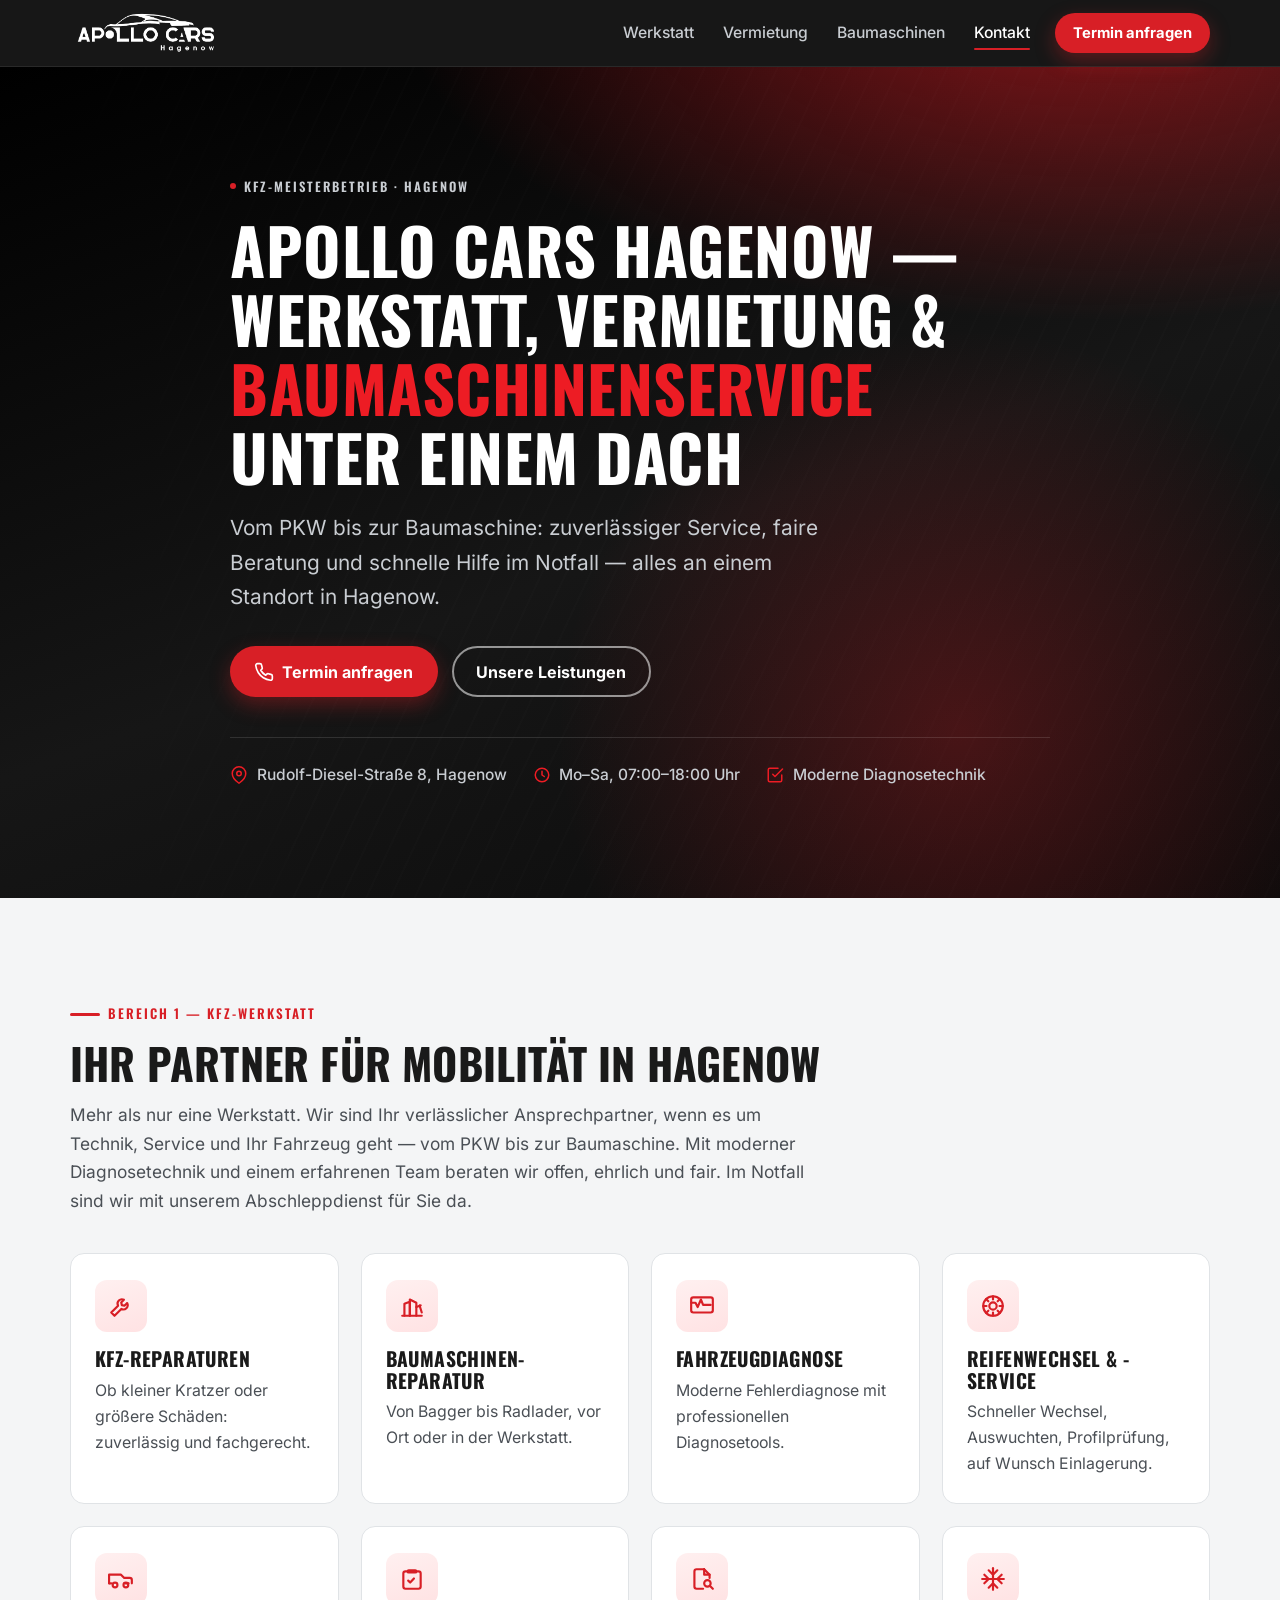
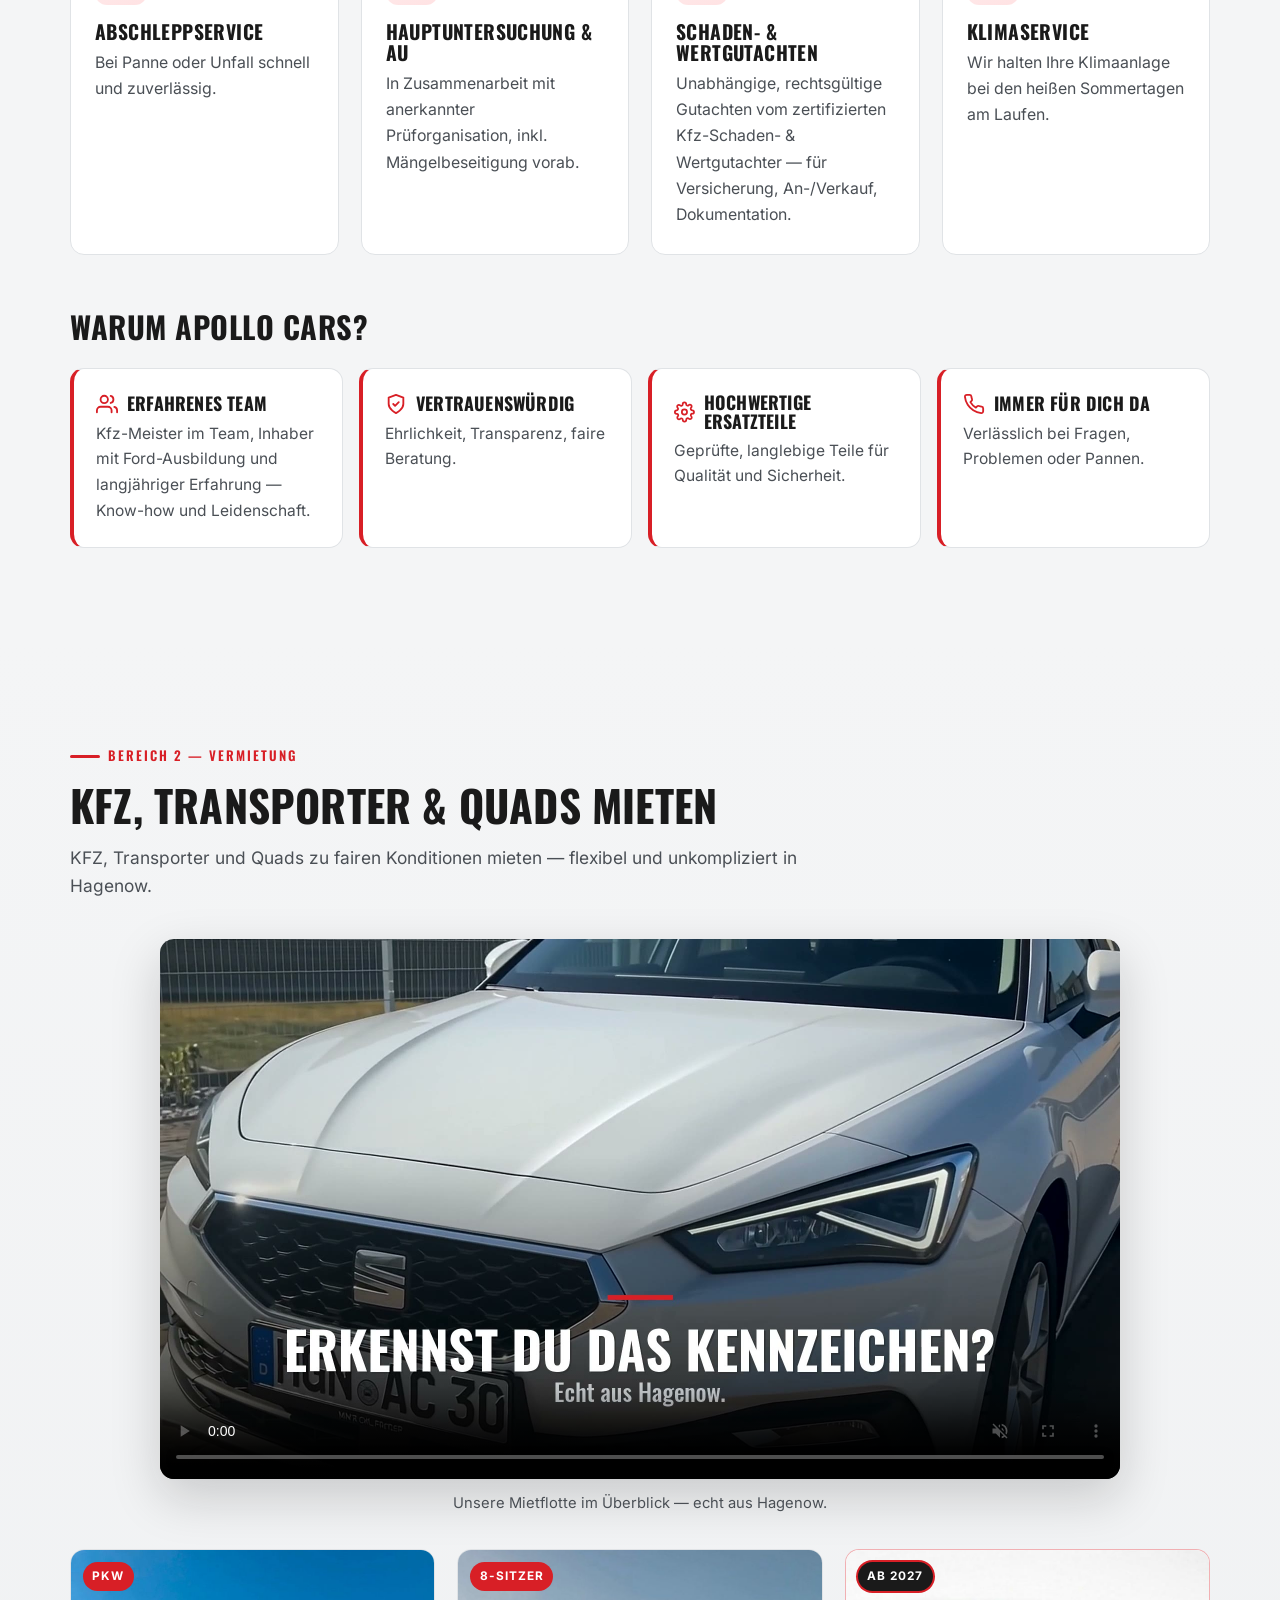
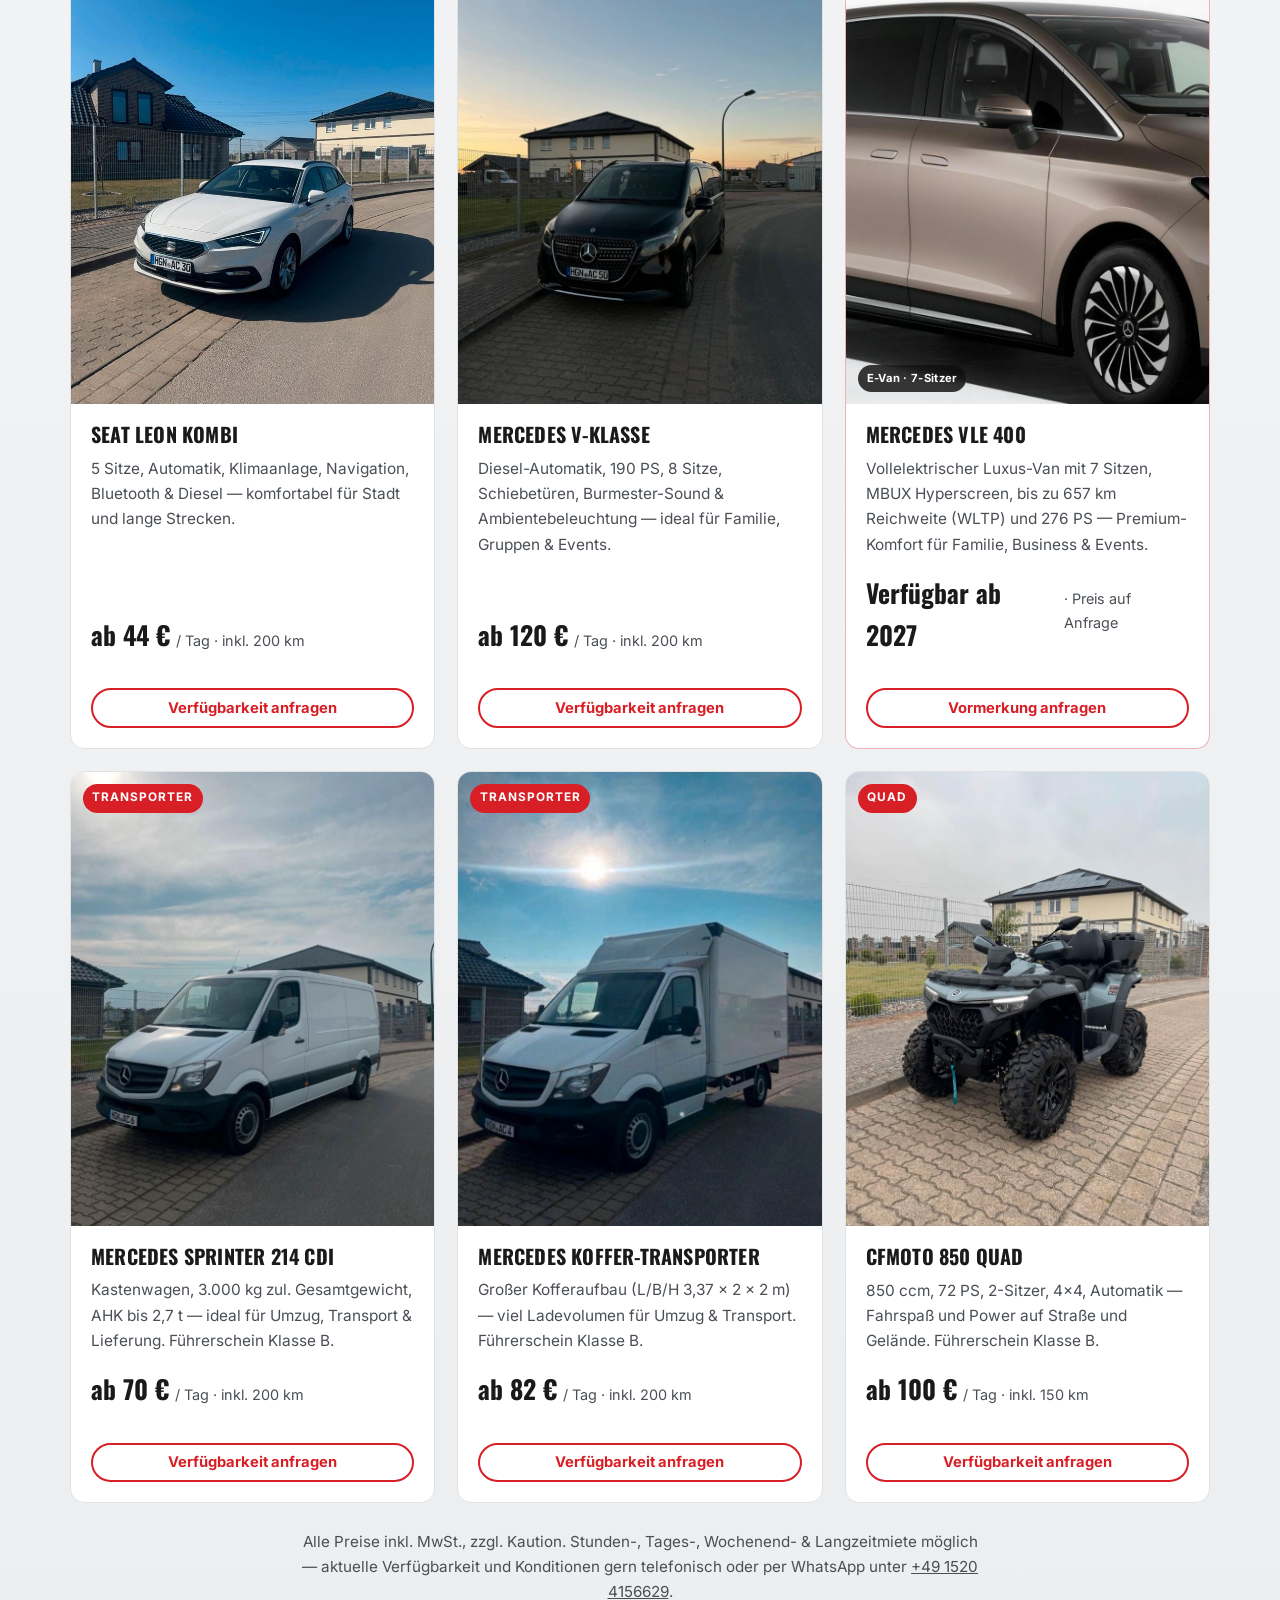
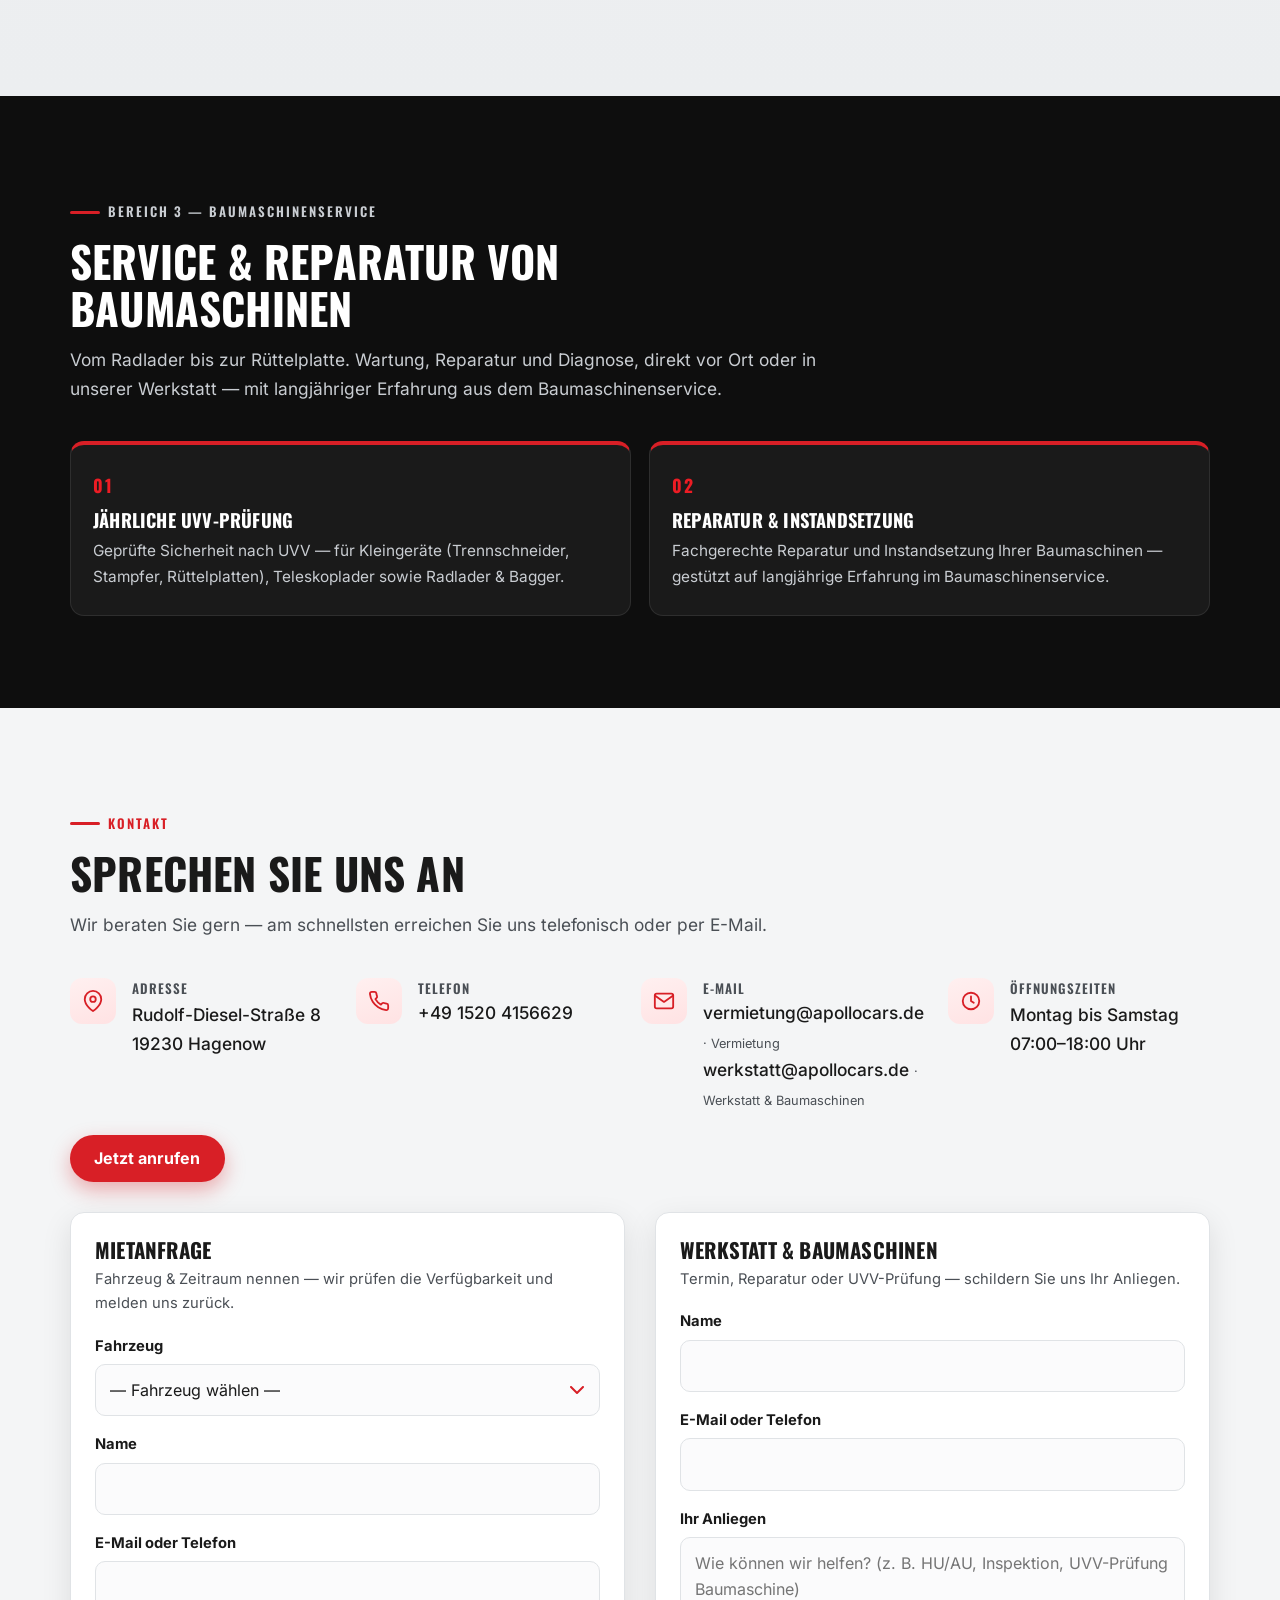
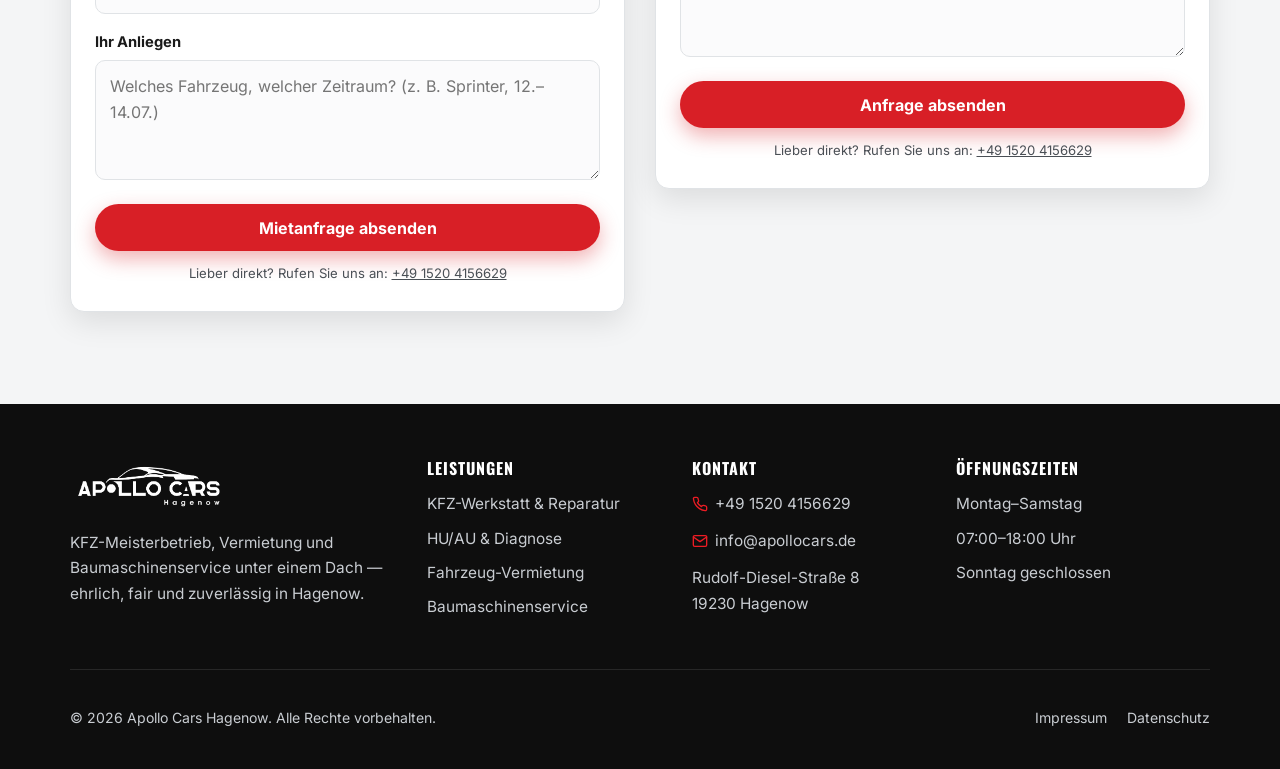
==== commit 70895468: "Add Mercedes VLE 400 as 2027 pre-order rental vehicle. Co-authored-by: Cursor <cursoragent@cursor.co" ====
--- a/Website/index.html
+++ b/Website/index.html
@@ -240,6 +240,20 @@
         </div>
       </article>
 
+      <article class="rent-card rent-card--soon">
+        <div class="rent-media">
+          <span class="rent-badge rent-badge--soon">Ab 2027</span>
+          <span class="rent-badge rent-badge--cat">E-Van · 7-Sitzer</span>
+          <img src="assets/img/vermietung/Standardbilder/mercedes-vle-400.jpg" alt="Mercedes-Benz VLE 400, vollelektrischer Luxus-Van — ab 2027 bei Apollo Cars Hagenow" width="800" height="1000" loading="lazy">
+        </div>
+        <div class="rent-body">
+          <h3 class="rent-title">Mercedes VLE 400</h3>
+          <p class="rent-desc">Vollelektrischer Luxus-Van mit 7 Sitzen, MBUX Hyperscreen, bis zu 657&nbsp;km Reichweite (WLTP) und 276&nbsp;PS — Premium-Komfort für Familie, Business &amp; Events.</p>
+          <p class="price price--soon"><b>Verfügbar ab 2027</b><span>· Preis auf Anfrage</span></p>
+          <a class="btn btn--ghost btn--block btn--sm" href="#mietanfrage" data-fahrzeug="Mercedes VLE 400">Vormerkung anfragen</a>
+        </div>
+      </article>
+
       <article class="rent-card">
         <div class="rent-media">
           <span class="rent-badge">Transporter</span>
@@ -370,6 +384,7 @@
             <option value="" disabled selected>— Fahrzeug wählen —</option>
             <option value="Seat Leon Kombi">Seat Leon Kombi</option>
             <option value="Mercedes V-Klasse">Mercedes V-Klasse (8-Sitzer)</option>
+            <option value="Mercedes VLE 400">Mercedes VLE 400 (ab 2027)</option>
             <option value="Mercedes Sprinter 214 CDI">Mercedes Sprinter 214 CDI</option>
             <option value="Mercedes Koffer-Transporter">Mercedes Koffer-Transporter</option>
             <option value="CFMoto 850 Quad">CFMoto 850 Quad</option>
--- a/Website/assets/css/style.css
+++ b/Website/assets/css/style.css
@@ -347,6 +347,19 @@
   background:var(--red); color:#fff; font-weight:700; font-size:.74rem;
   text-transform:uppercase; letter-spacing:1px; padding:.4em .8em; border-radius:999px;
 }
+.rent-badge--soon{
+  background:var(--anthracite); color:var(--white);
+  box-shadow:0 0 0 2px var(--red);
+}
+.rent-badge--cat{
+  top:auto; bottom:12px; left:12px;
+  background:rgba(14,14,14,.82); backdrop-filter:blur(4px);
+  text-transform:none; letter-spacing:.3px; font-size:.7rem;
+}
+.rent-card--soon{border-color:rgba(216,31,38,.35)}
+.rent-card--soon:hover{box-shadow:0 12px 40px rgba(216,31,38,.12)}
+.price--soon b{color:var(--anthracite)}
+.price--soon span{color:var(--ink-soft)}
 .rent-body{padding:20px; display:flex; flex-direction:column; gap:10px; flex:1}
 .rent-title{font-size:1.25rem; text-transform:uppercase}
 .rent-desc{margin:0; color:var(--ink-soft); font-size:.96rem; flex:1}
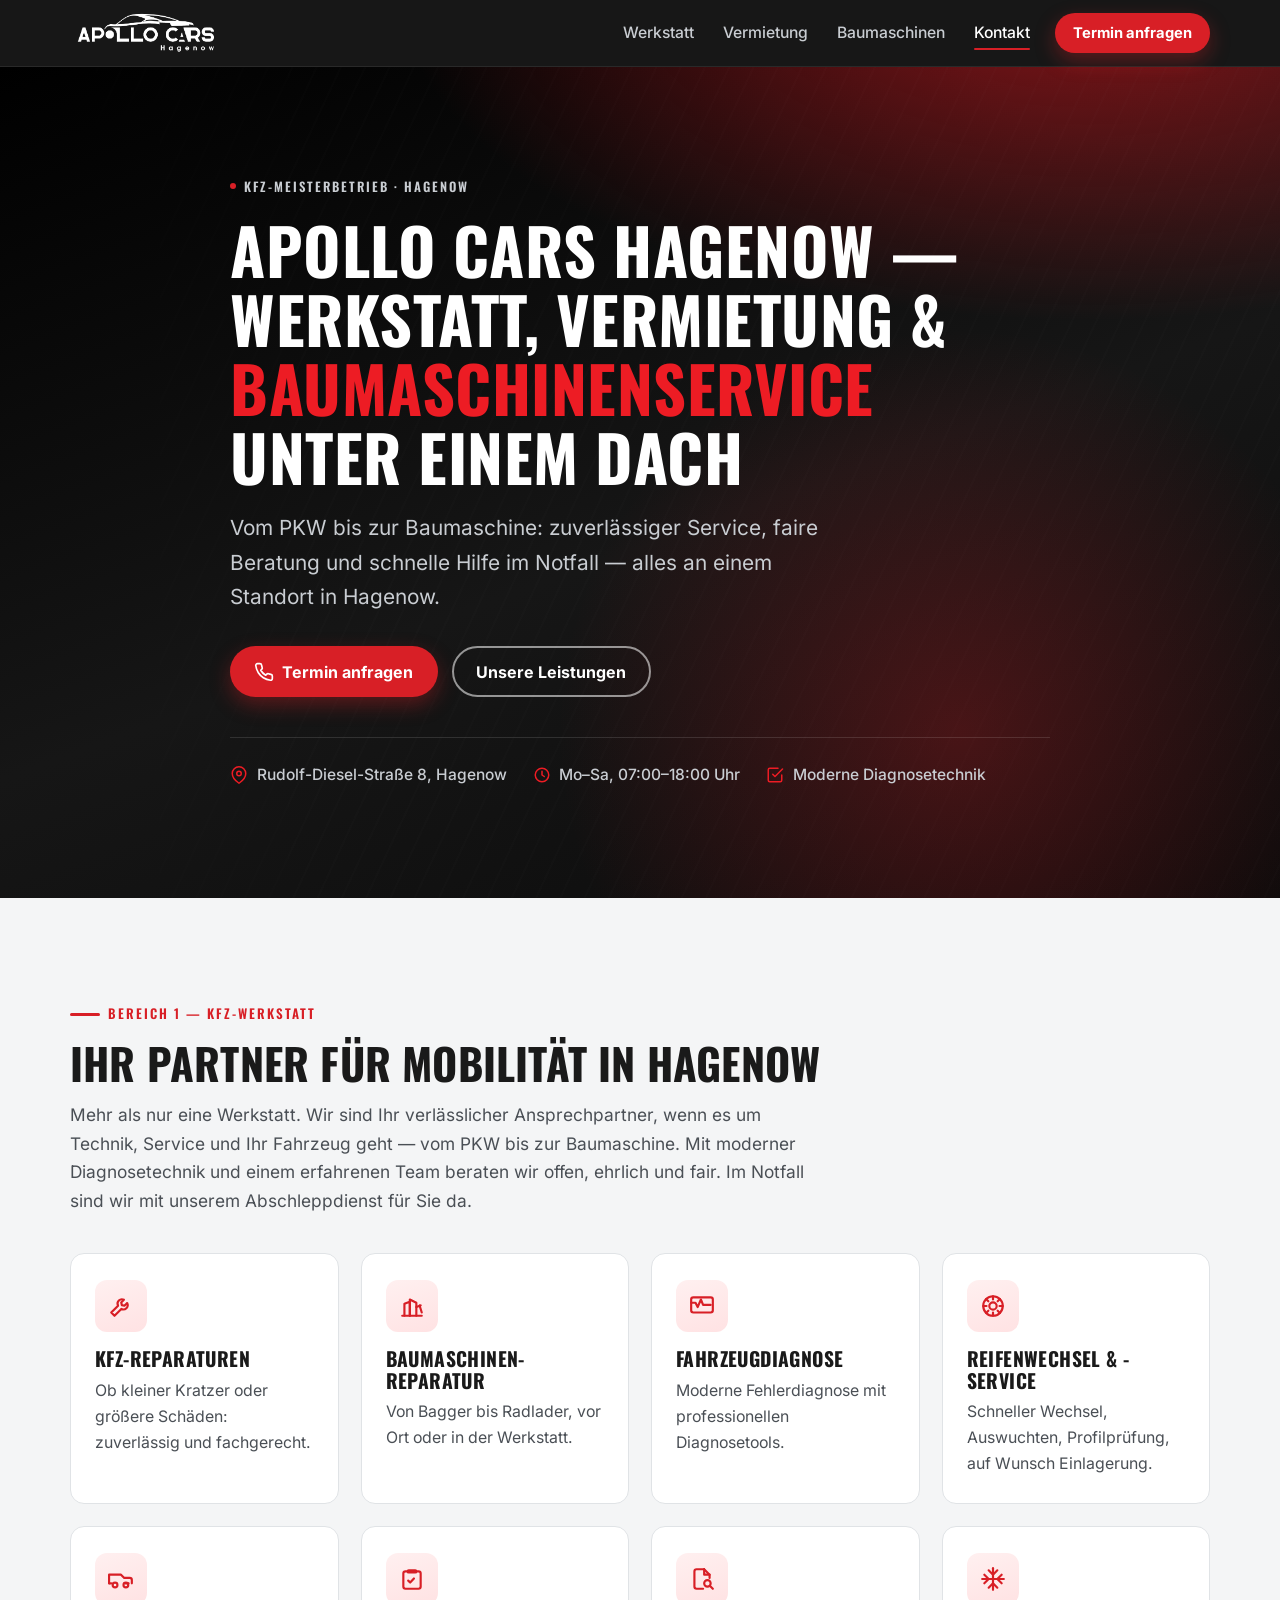
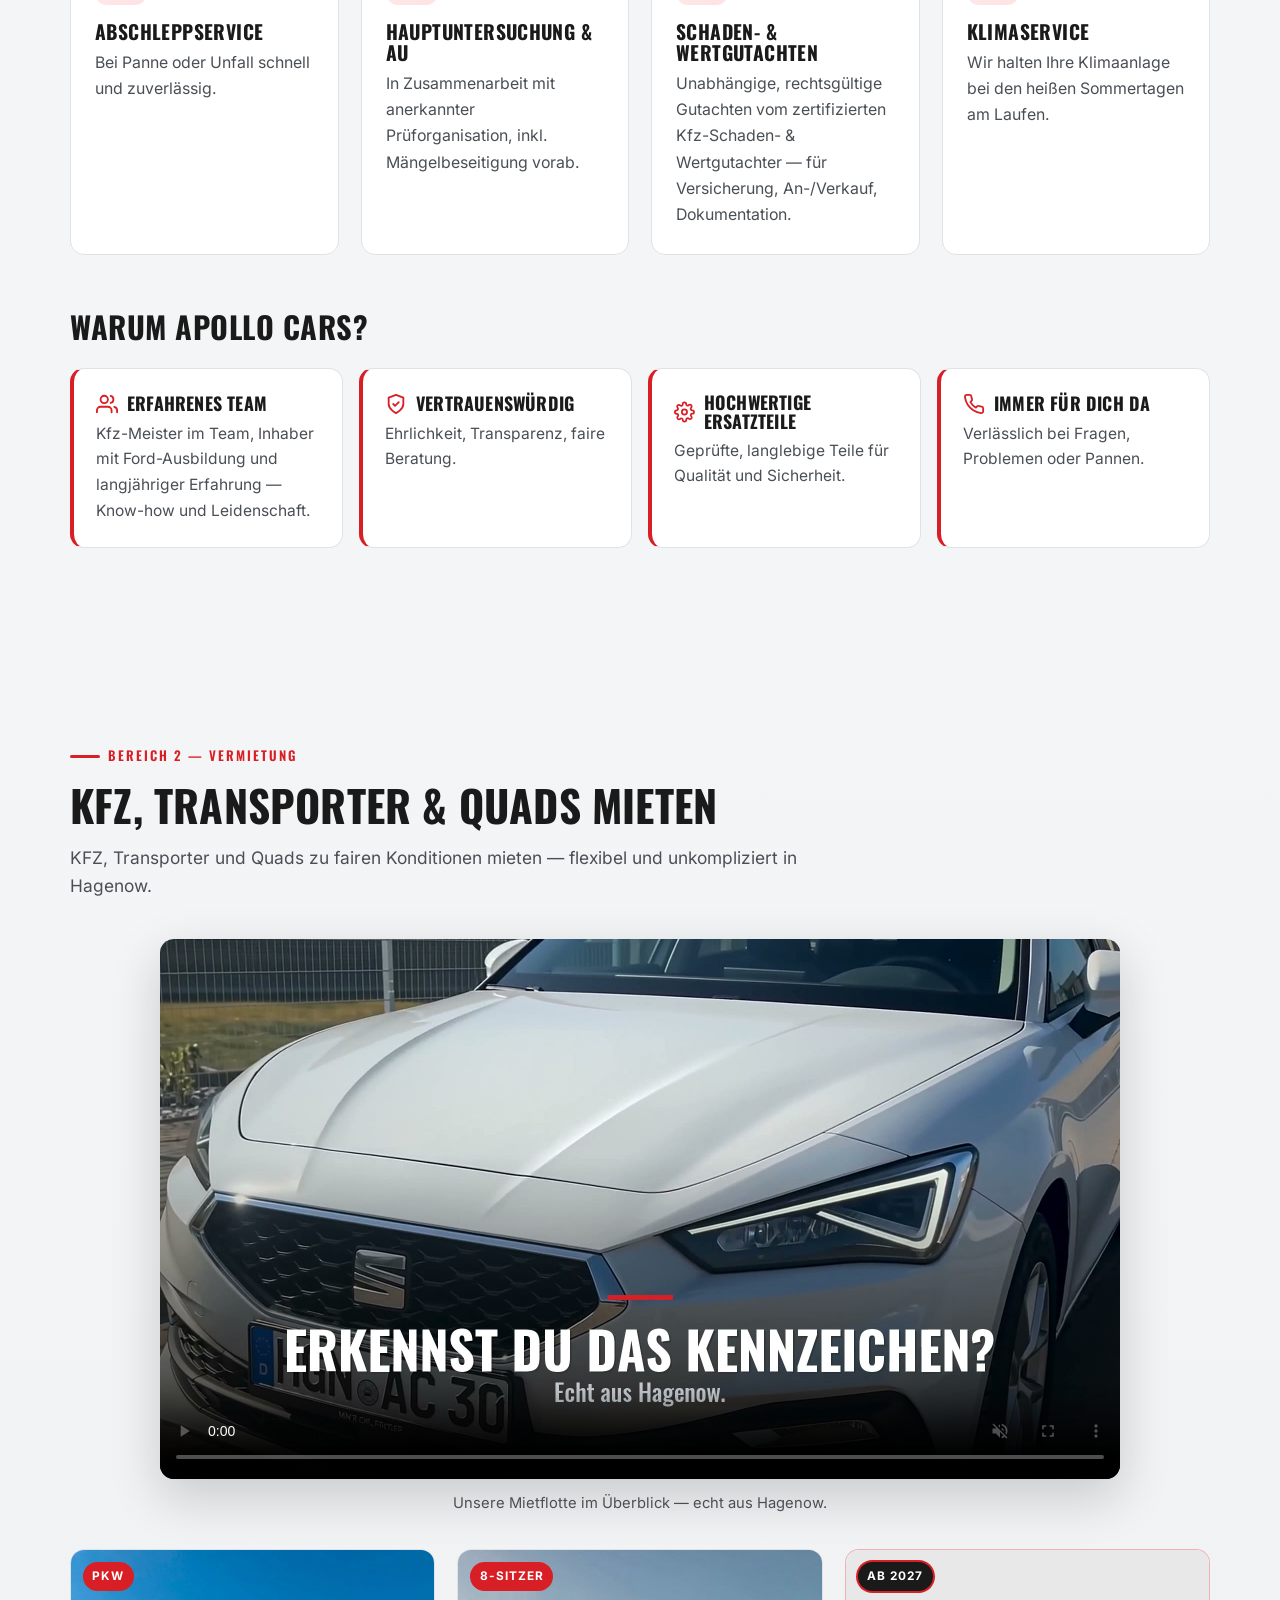
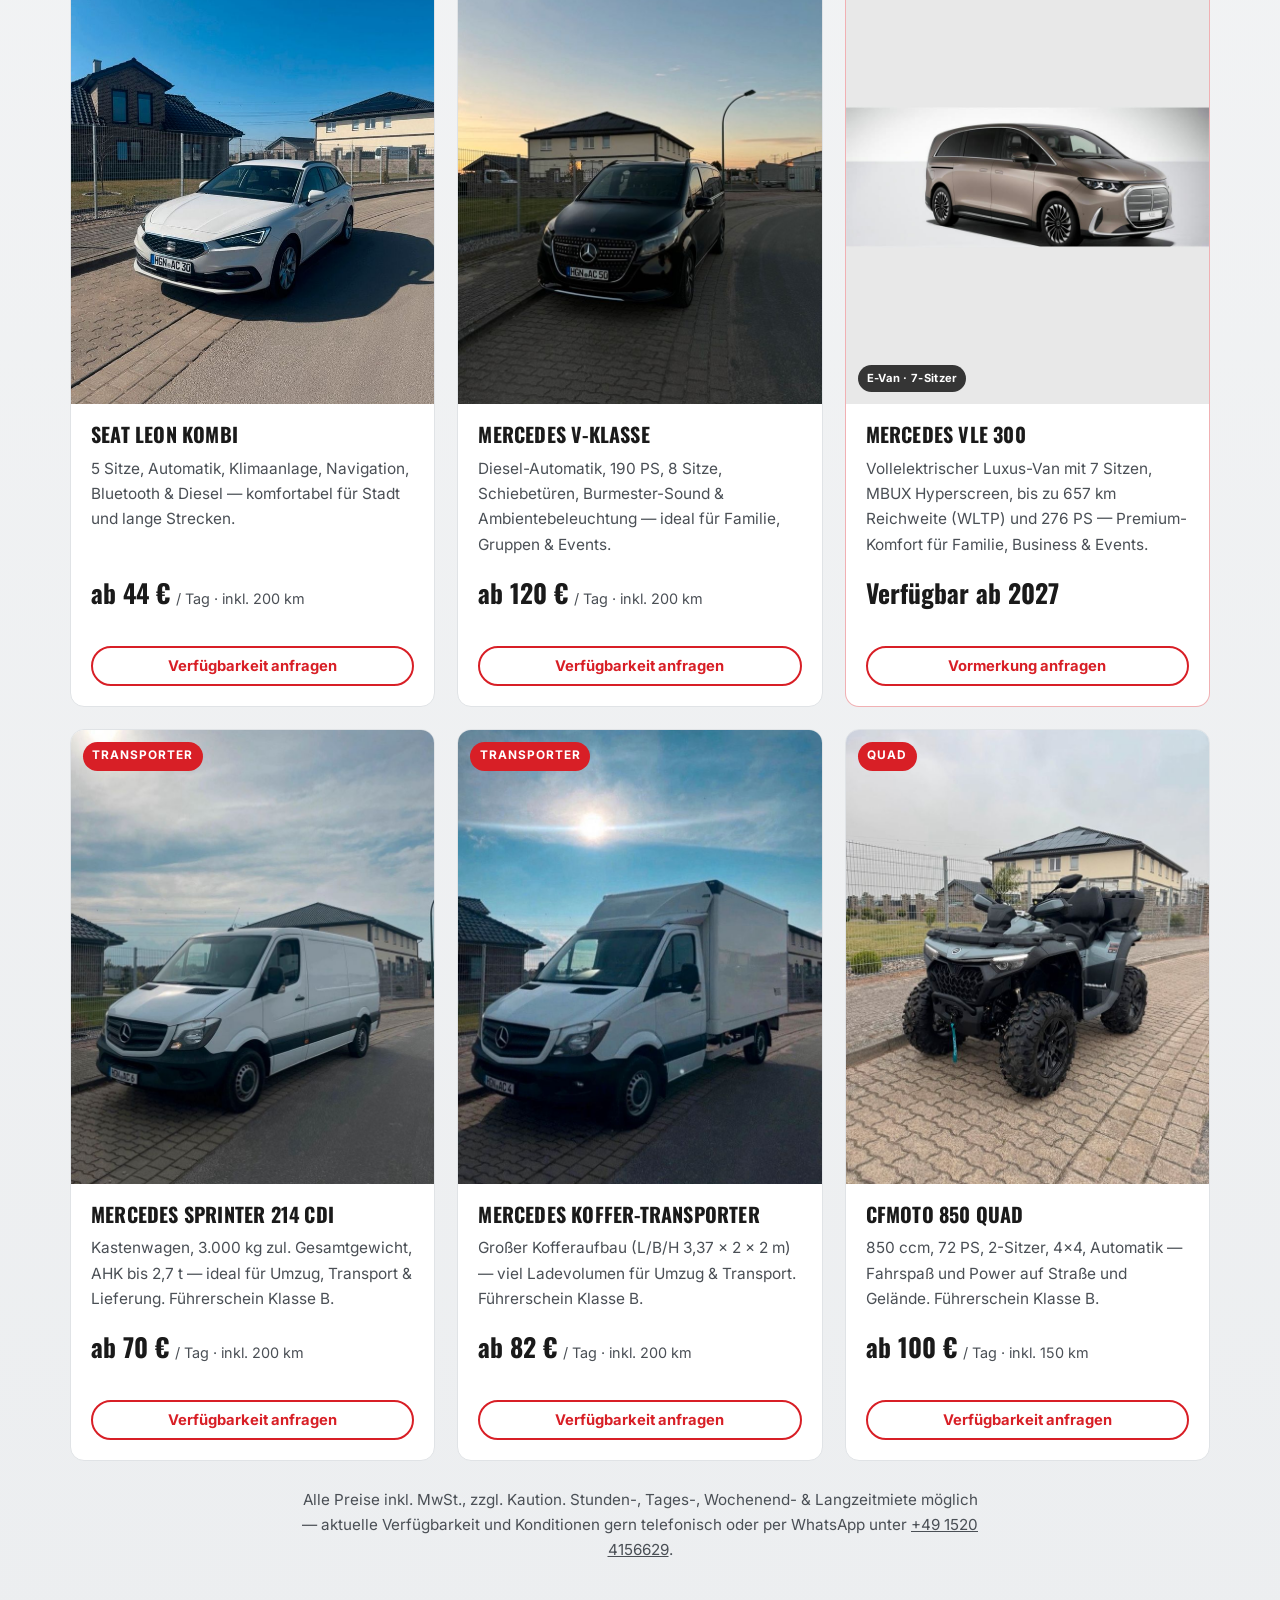
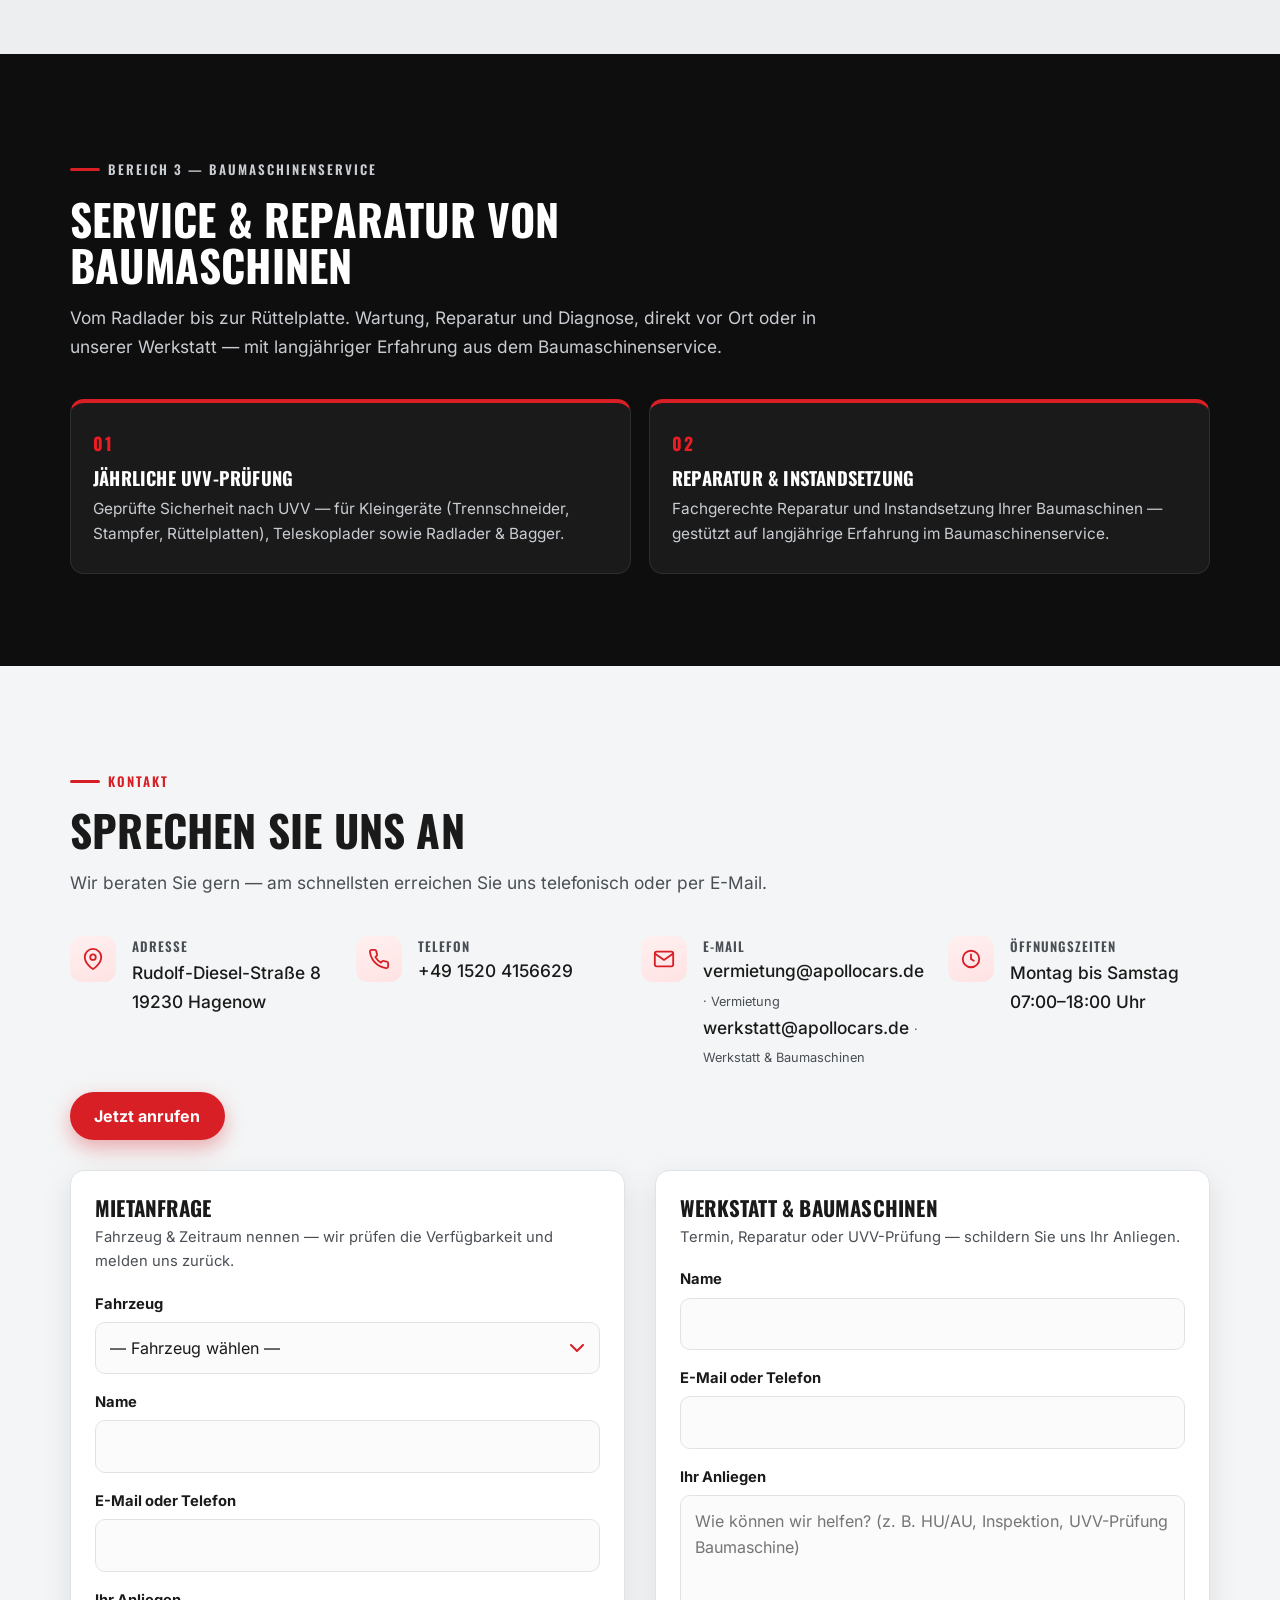
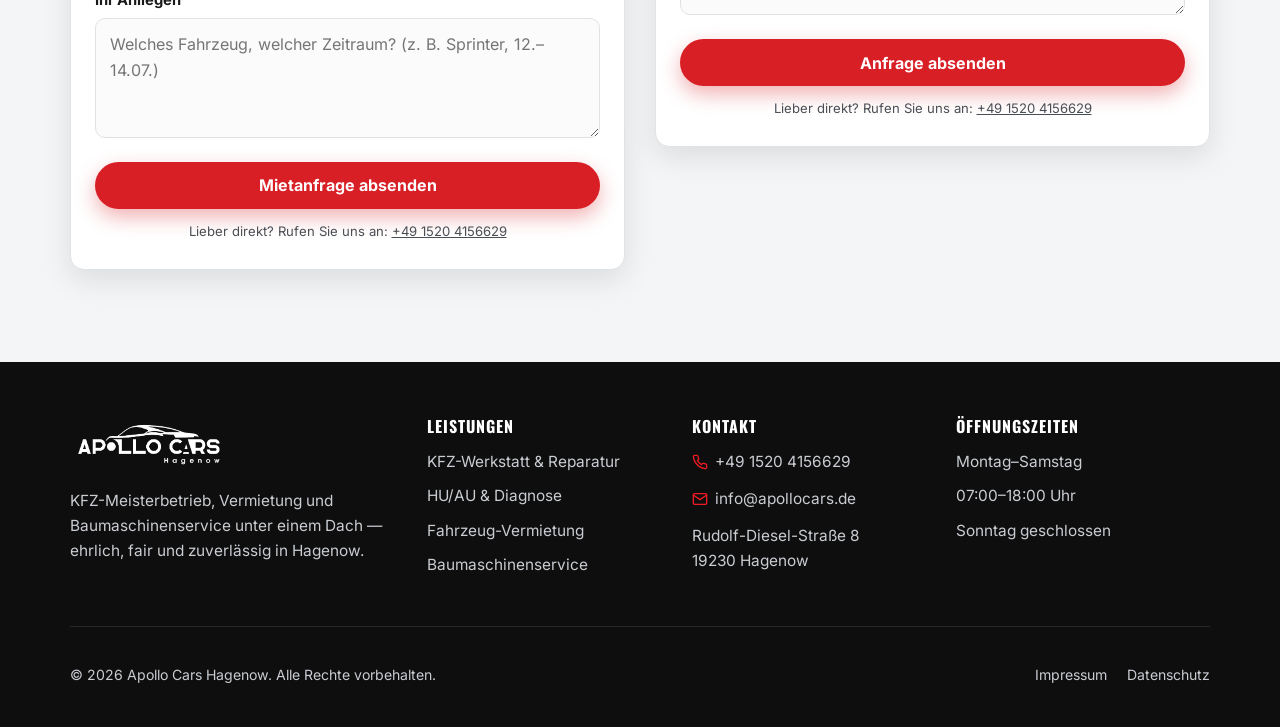
==== commit ce5ef8f3: "Fix VLE listing: rename to 300, drop price line, show full vehicle. Co-authored-by: Cursor <cursorag" ====
--- a/Website/index.html
+++ b/Website/index.html
@@ -244,13 +244,13 @@
         <div class="rent-media">
           <span class="rent-badge rent-badge--soon">Ab 2027</span>
           <span class="rent-badge rent-badge--cat">E-Van · 7-Sitzer</span>
-          <img src="assets/img/vermietung/Standardbilder/mercedes-vle-400.jpg" alt="Mercedes-Benz VLE 400, vollelektrischer Luxus-Van — ab 2027 bei Apollo Cars Hagenow" width="800" height="1000" loading="lazy">
-        </div>
-        <div class="rent-body">
-          <h3 class="rent-title">Mercedes VLE 400</h3>
+          <img src="assets/img/vermietung/Standardbilder/mercedes-vle-300.jpg" alt="Mercedes-Benz VLE 300, vollelektrischer Luxus-Van — ab 2027 bei Apollo Cars Hagenow" width="800" height="1000" loading="lazy">
+        </div>
+        <div class="rent-body">
+          <h3 class="rent-title">Mercedes VLE 300</h3>
           <p class="rent-desc">Vollelektrischer Luxus-Van mit 7 Sitzen, MBUX Hyperscreen, bis zu 657&nbsp;km Reichweite (WLTP) und 276&nbsp;PS — Premium-Komfort für Familie, Business &amp; Events.</p>
-          <p class="price price--soon"><b>Verfügbar ab 2027</b><span>· Preis auf Anfrage</span></p>
-          <a class="btn btn--ghost btn--block btn--sm" href="#mietanfrage" data-fahrzeug="Mercedes VLE 400">Vormerkung anfragen</a>
+          <p class="price price--soon"><b>Verfügbar ab 2027</b></p>
+          <a class="btn btn--ghost btn--block btn--sm" href="#mietanfrage" data-fahrzeug="Mercedes VLE 300">Vormerkung anfragen</a>
         </div>
       </article>
 
@@ -384,7 +384,7 @@
             <option value="" disabled selected>— Fahrzeug wählen —</option>
             <option value="Seat Leon Kombi">Seat Leon Kombi</option>
             <option value="Mercedes V-Klasse">Mercedes V-Klasse (8-Sitzer)</option>
-            <option value="Mercedes VLE 400">Mercedes VLE 400 (ab 2027)</option>
+            <option value="Mercedes VLE 300">Mercedes VLE 300 (ab 2027)</option>
             <option value="Mercedes Sprinter 214 CDI">Mercedes Sprinter 214 CDI</option>
             <option value="Mercedes Koffer-Transporter">Mercedes Koffer-Transporter</option>
             <option value="CFMoto 850 Quad">CFMoto 850 Quad</option>
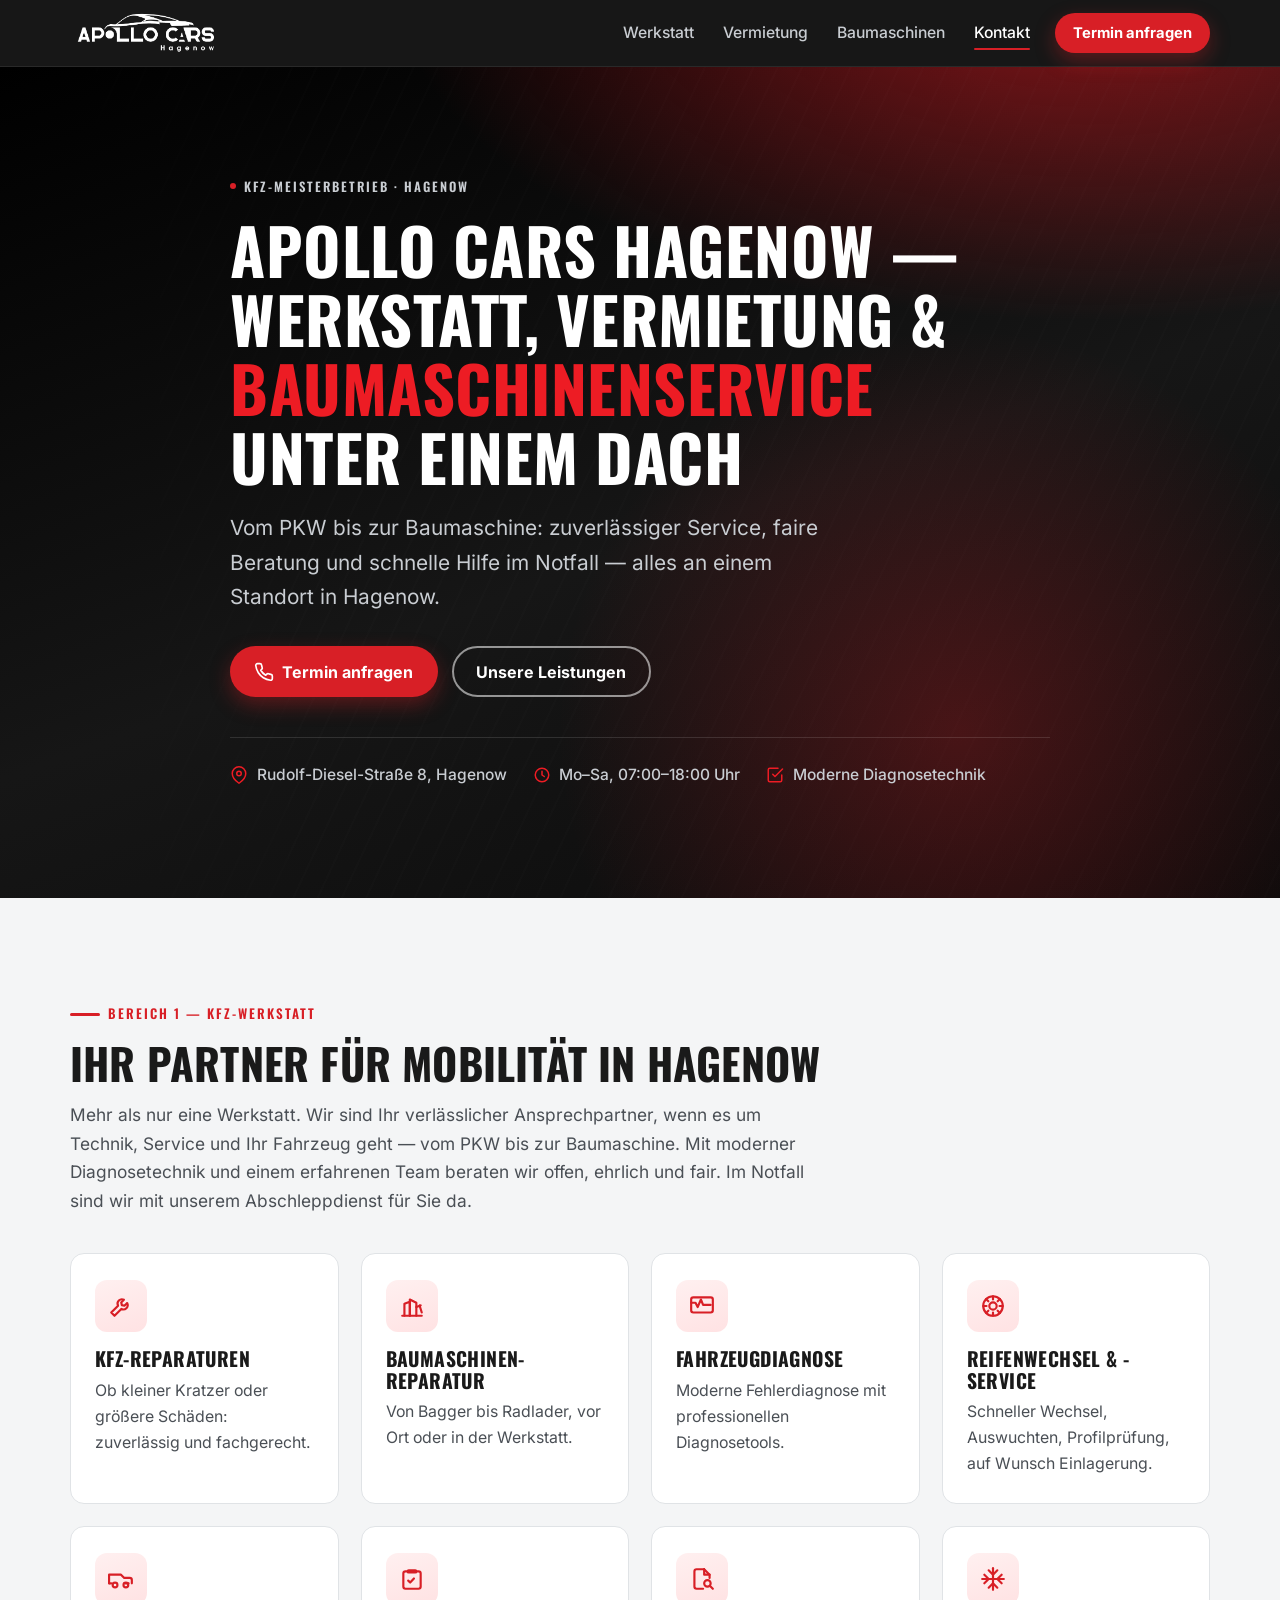
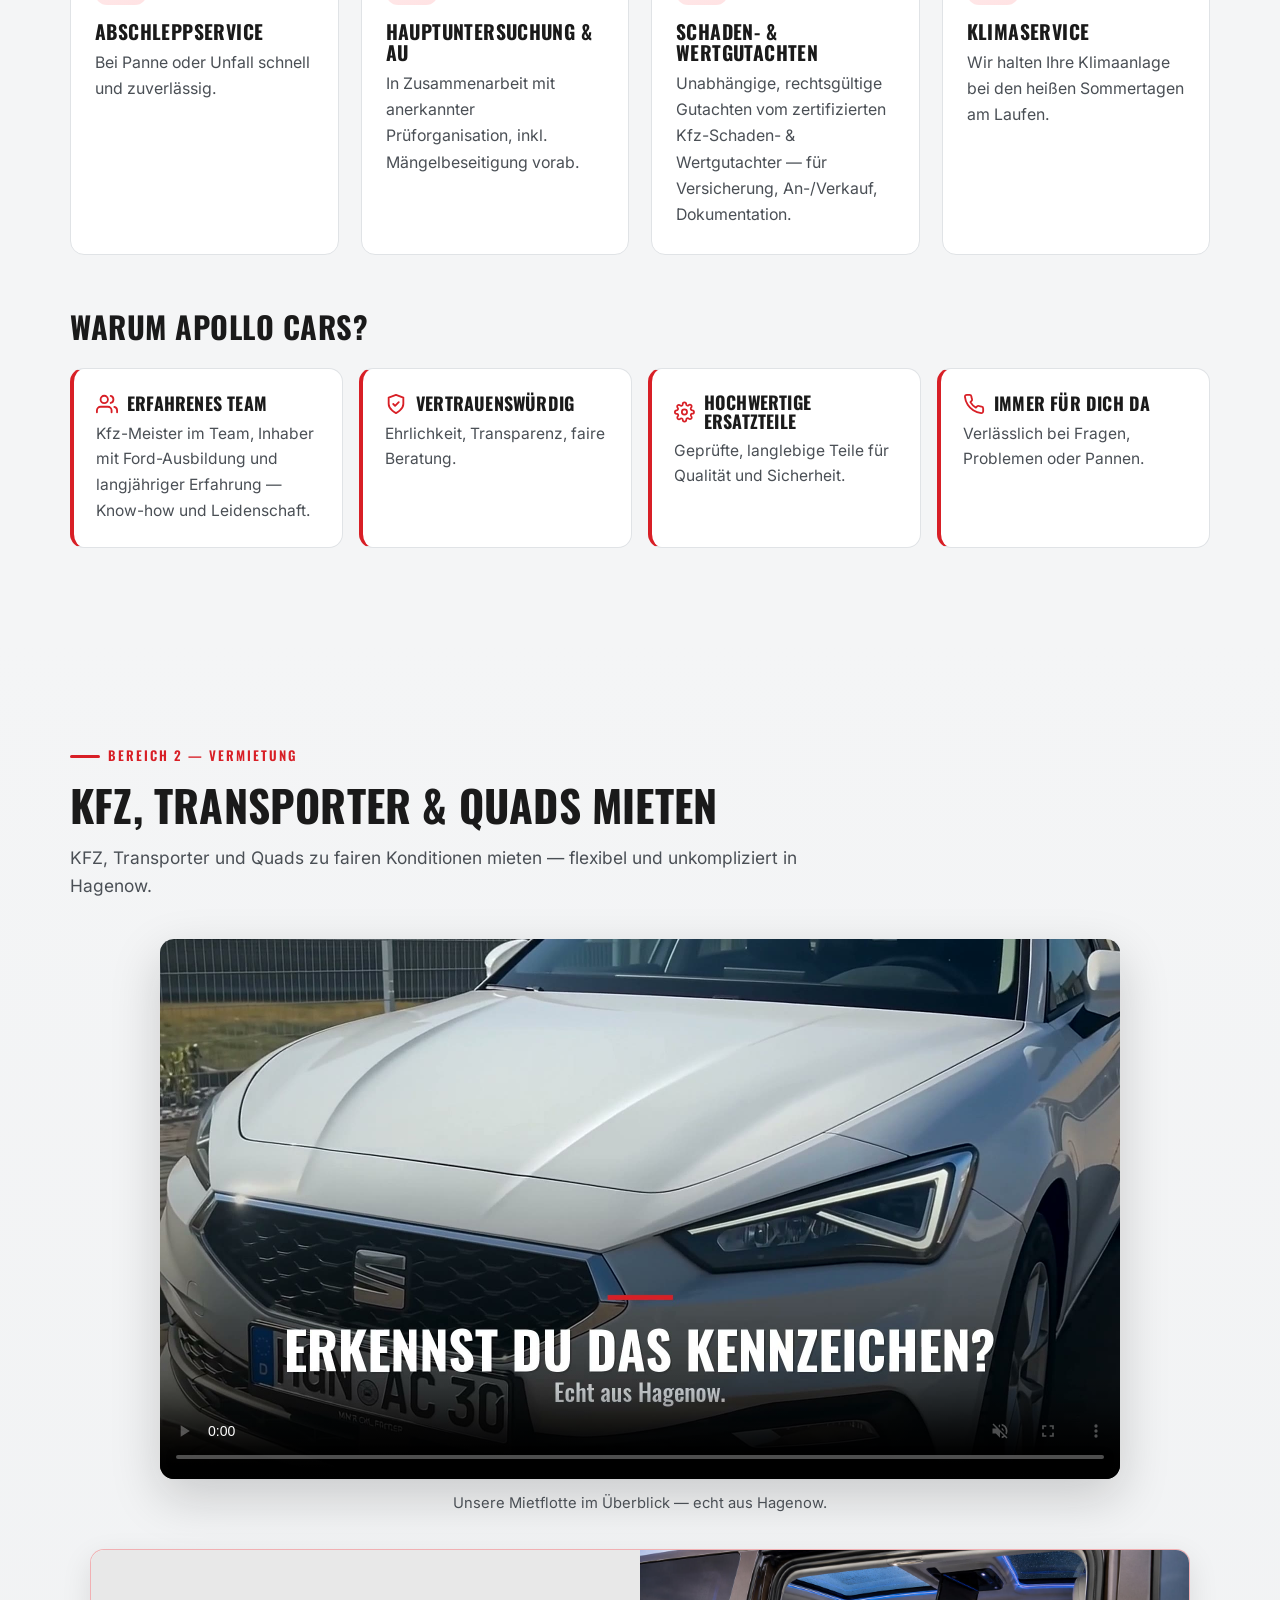
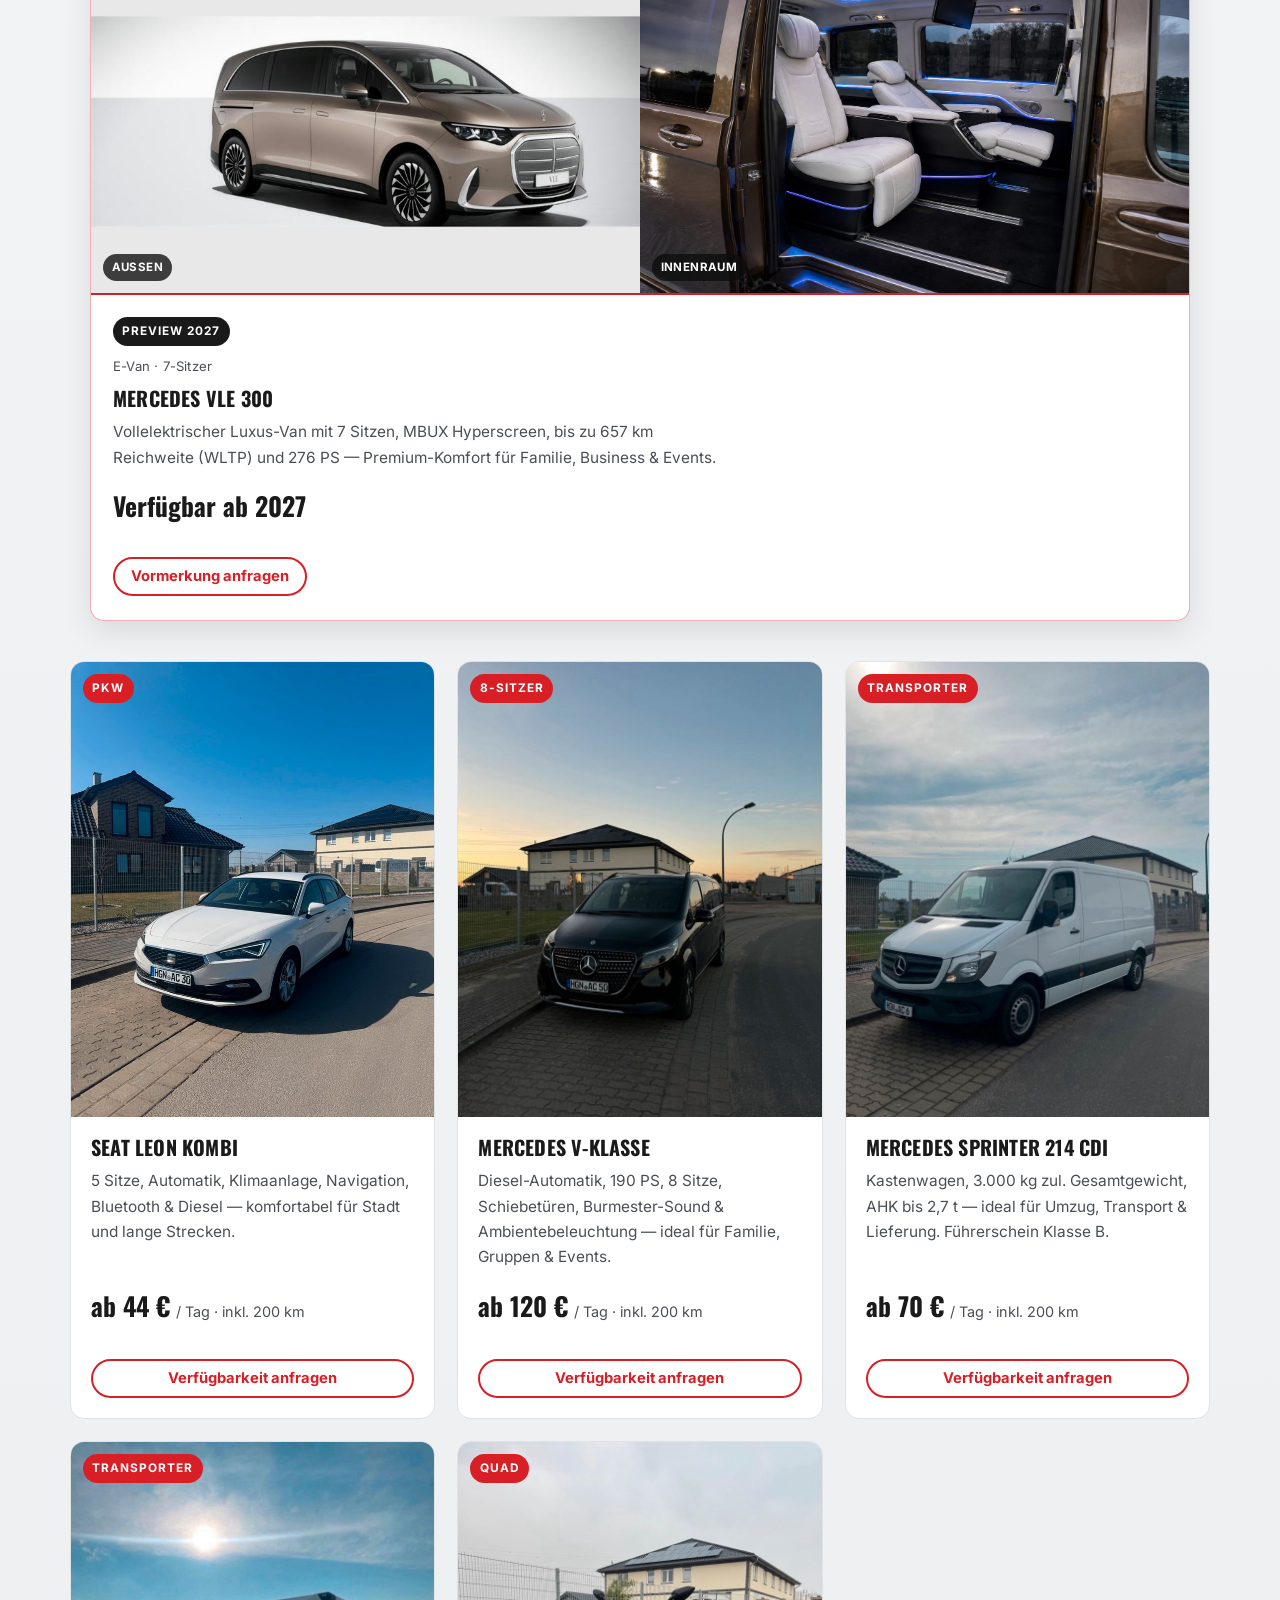
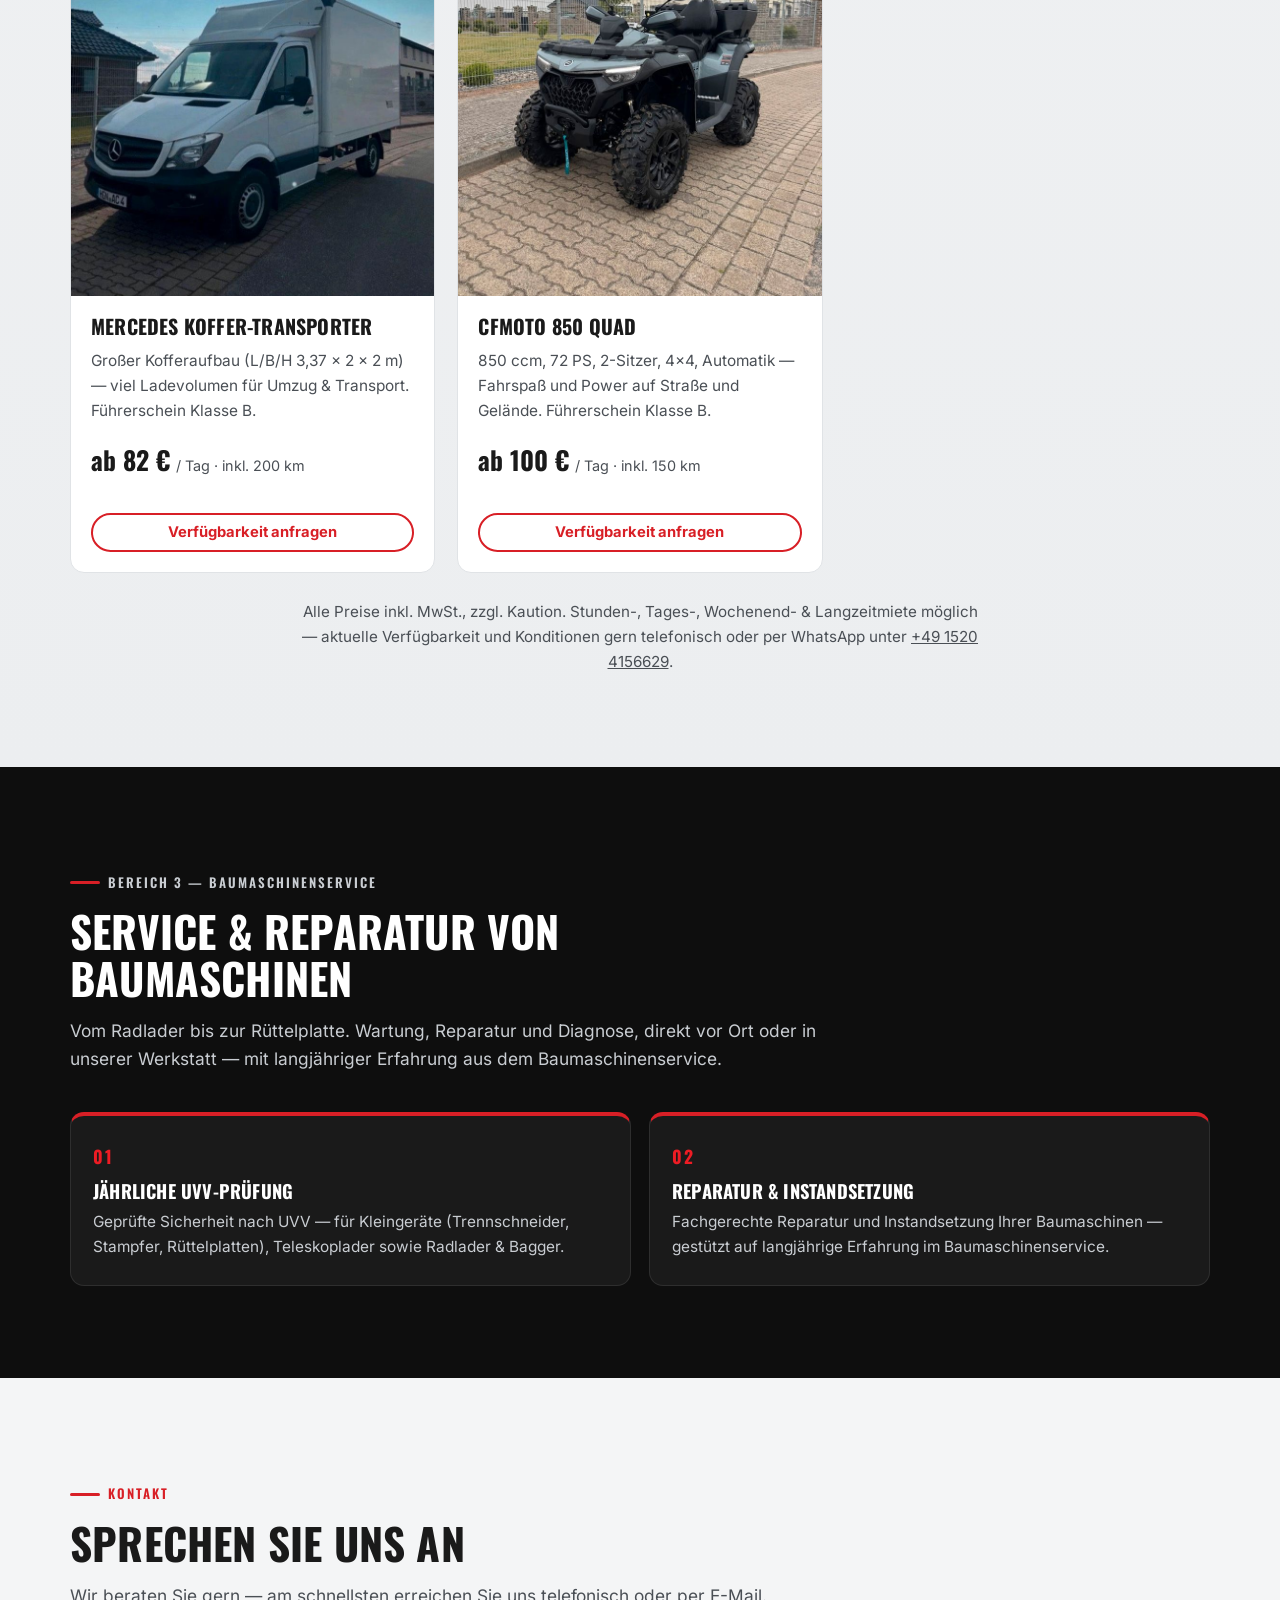
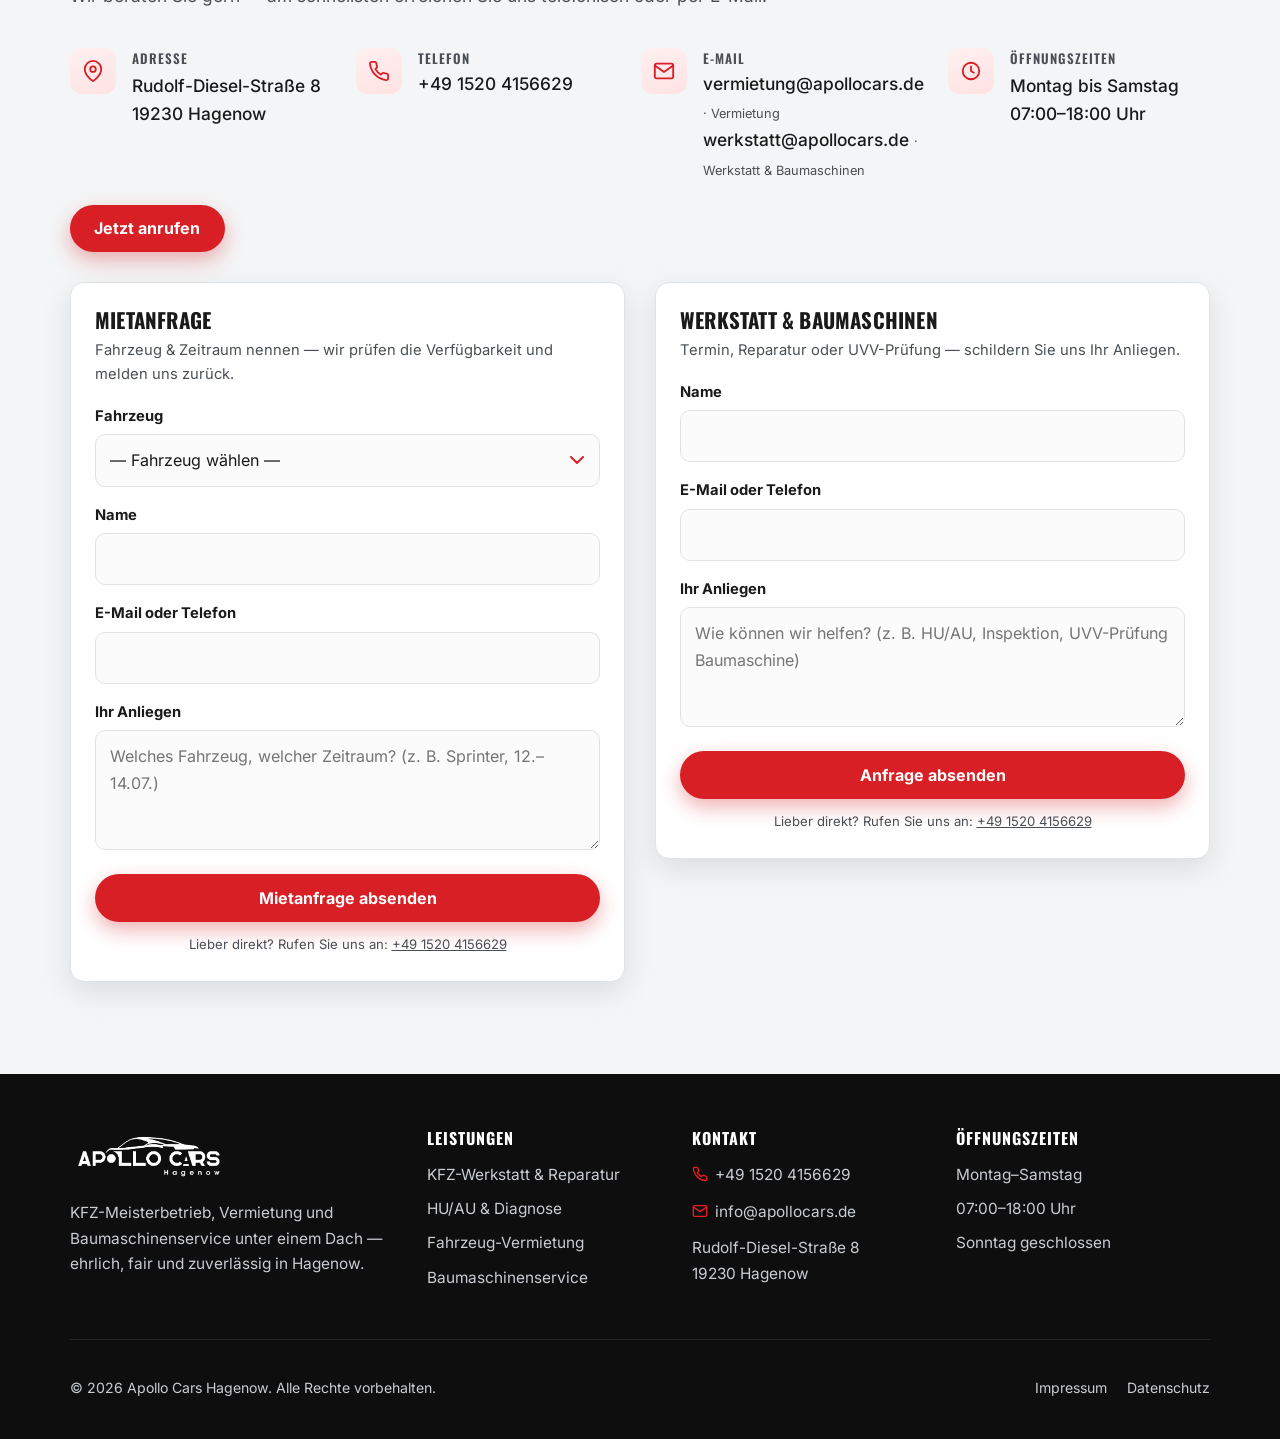
==== commit 857a83f4: "feat(vermietung): VLE 300 as 2027 preview banner with exterior + interior Replace the soon-card with" ====
--- a/Website/index.html
+++ b/Website/index.html
@@ -212,6 +212,27 @@
       <figcaption class="rent-video__cap">Unsere Mietflotte im Überblick — echt aus Hagenow.</figcaption>
     </figure>
 
+    <aside class="rent-preview" aria-labelledby="vle-preview-title">
+      <div class="rent-preview__media">
+        <figure class="rent-preview__shot">
+          <img src="assets/img/vermietung/Standardbilder/mercedes-vle-300.jpg" alt="Mercedes-Benz VLE 300 Außenansicht — vollelektrischer Luxus-Van, Preview 2027 bei Apollo Cars Hagenow" width="800" height="1000" loading="lazy">
+          <figcaption>Außen</figcaption>
+        </figure>
+        <figure class="rent-preview__shot">
+          <img src="assets/img/vermietung/Standardbilder/mercedes-vle-300-innenraum.jpg" alt="Mercedes-Benz VLE 300 Luxus-Innenraum mit Captains Chairs und Ambientebeleuchtung — Preview 2027" width="1536" height="1024" loading="lazy">
+          <figcaption>Innenraum</figcaption>
+        </figure>
+      </div>
+      <div class="rent-preview__body">
+        <span class="rent-badge rent-badge--soon">Preview 2027</span>
+        <p class="rent-preview__kicker">E-Van · 7-Sitzer</p>
+        <h3 class="rent-title" id="vle-preview-title">Mercedes VLE 300</h3>
+        <p class="rent-desc">Vollelektrischer Luxus-Van mit 7 Sitzen, MBUX Hyperscreen, bis zu 657&nbsp;km Reichweite (WLTP) und 276&nbsp;PS — Premium-Komfort für Familie, Business &amp; Events.</p>
+        <p class="price price--soon"><b>Verfügbar ab 2027</b></p>
+        <a class="btn btn--ghost btn--sm" href="#mietanfrage" data-fahrzeug="Mercedes VLE 300">Vormerkung anfragen</a>
+      </div>
+    </aside>
+
     <div class="rent-grid">
 
       <article class="rent-card">
@@ -237,20 +258,6 @@
           <p class="rent-desc">Diesel-Automatik, 190 PS, 8 Sitze, Schiebetüren, Burmester-Sound &amp; Ambientebeleuchtung — ideal für Familie, Gruppen &amp; Events.</p>
           <p class="price"><b>ab 120 €</b><span>/ Tag · inkl. 200 km</span></p>
           <a class="btn btn--ghost btn--block btn--sm" href="#mietanfrage" data-fahrzeug="Mercedes V-Klasse">Verfügbarkeit anfragen</a>
-        </div>
-      </article>
-
-      <article class="rent-card rent-card--soon">
-        <div class="rent-media">
-          <span class="rent-badge rent-badge--soon">Ab 2027</span>
-          <span class="rent-badge rent-badge--cat">E-Van · 7-Sitzer</span>
-          <img src="assets/img/vermietung/Standardbilder/mercedes-vle-300.jpg" alt="Mercedes-Benz VLE 300, vollelektrischer Luxus-Van — ab 2027 bei Apollo Cars Hagenow" width="800" height="1000" loading="lazy">
-        </div>
-        <div class="rent-body">
-          <h3 class="rent-title">Mercedes VLE 300</h3>
-          <p class="rent-desc">Vollelektrischer Luxus-Van mit 7 Sitzen, MBUX Hyperscreen, bis zu 657&nbsp;km Reichweite (WLTP) und 276&nbsp;PS — Premium-Komfort für Familie, Business &amp; Events.</p>
-          <p class="price price--soon"><b>Verfügbar ab 2027</b></p>
-          <a class="btn btn--ghost btn--block btn--sm" href="#mietanfrage" data-fahrzeug="Mercedes VLE 300">Vormerkung anfragen</a>
         </div>
       </article>
 
--- a/Website/assets/css/style.css
+++ b/Website/assets/css/style.css
@@ -330,6 +330,50 @@
 }
 .rent-video__cap{text-align:center; color:var(--ink-soft); font-size:.92rem; margin:12px 0 0}
 
+/* 2027 Preview-Banner (VLE) — Doppelbild unter dem Werbevideo */
+.rent-preview{
+  max-width:1100px; margin:0 auto 40px;
+  background:#fff; border:1px solid rgba(216,31,38,.35);
+  border-radius:var(--radius); overflow:hidden;
+  box-shadow:var(--shadow);
+}
+.rent-preview__media{
+  display:grid; gap:0; grid-template-columns:1fr;
+}
+@media(min-width:600px){
+  .rent-preview__media{grid-template-columns:1fr 1fr}
+}
+.rent-preview__shot{
+  margin:0; position:relative; aspect-ratio:16/10;
+  overflow:hidden; background:var(--anthracite);
+}
+.rent-preview__shot img{
+  width:100%; height:100%; object-fit:cover; object-position:center; display:block;
+  transition:transform .45s var(--ease);
+}
+.rent-preview:hover .rent-preview__shot img{transform:scale(1.03)}
+@media (prefers-reduced-motion:reduce){
+  .rent-preview:hover .rent-preview__shot img{transform:none}
+}
+.rent-preview__shot figcaption{
+  position:absolute; left:12px; bottom:12px; z-index:2;
+  margin:0; padding:.35em .75em; border-radius:999px;
+  background:rgba(14,14,14,.78); color:#fff;
+  font-size:.72rem; font-weight:700; letter-spacing:.4px; text-transform:uppercase;
+}
+.rent-preview__body{
+  padding:22px 22px 24px; display:flex; flex-direction:column; gap:10px;
+  align-items:flex-start; border-top:2px solid var(--red);
+}
+.rent-preview__body .rent-badge{position:static; box-shadow:none}
+.rent-preview__kicker{
+  margin:0; color:var(--ink-soft); font-size:.82rem; letter-spacing:.2px;
+}
+.rent-preview__body .rent-title{margin:0}
+.rent-preview__body .rent-desc{max-width:62ch}
+.rent-preview__body .price{width:100%; margin-top:4px}
+.rent-preview__body .btn{margin-top:4px}
+
 .rent-grid{display:grid; gap:22px; grid-template-columns:1fr}
 @media(min-width:600px){.rent-grid{grid-template-columns:repeat(2,1fr)}}
 @media(min-width:1000px){.rent-grid{grid-template-columns:repeat(3,1fr)}}
